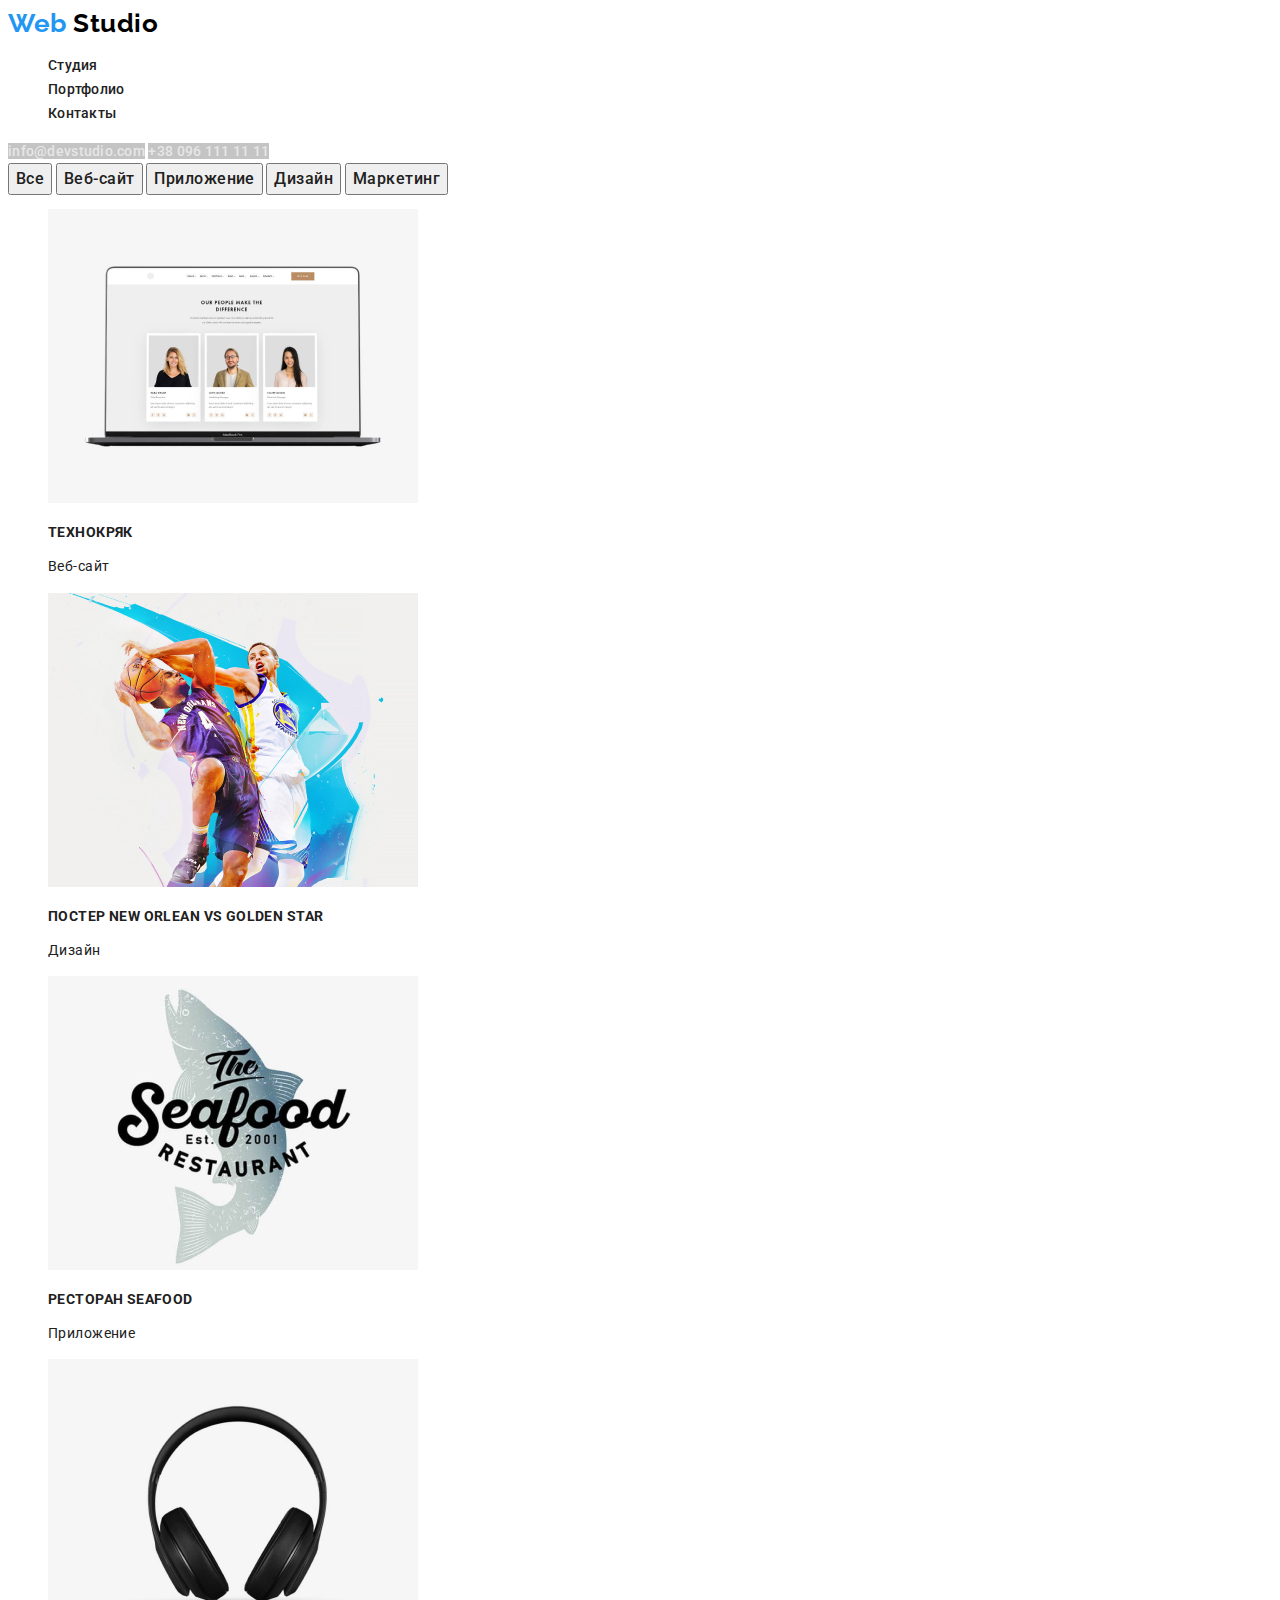
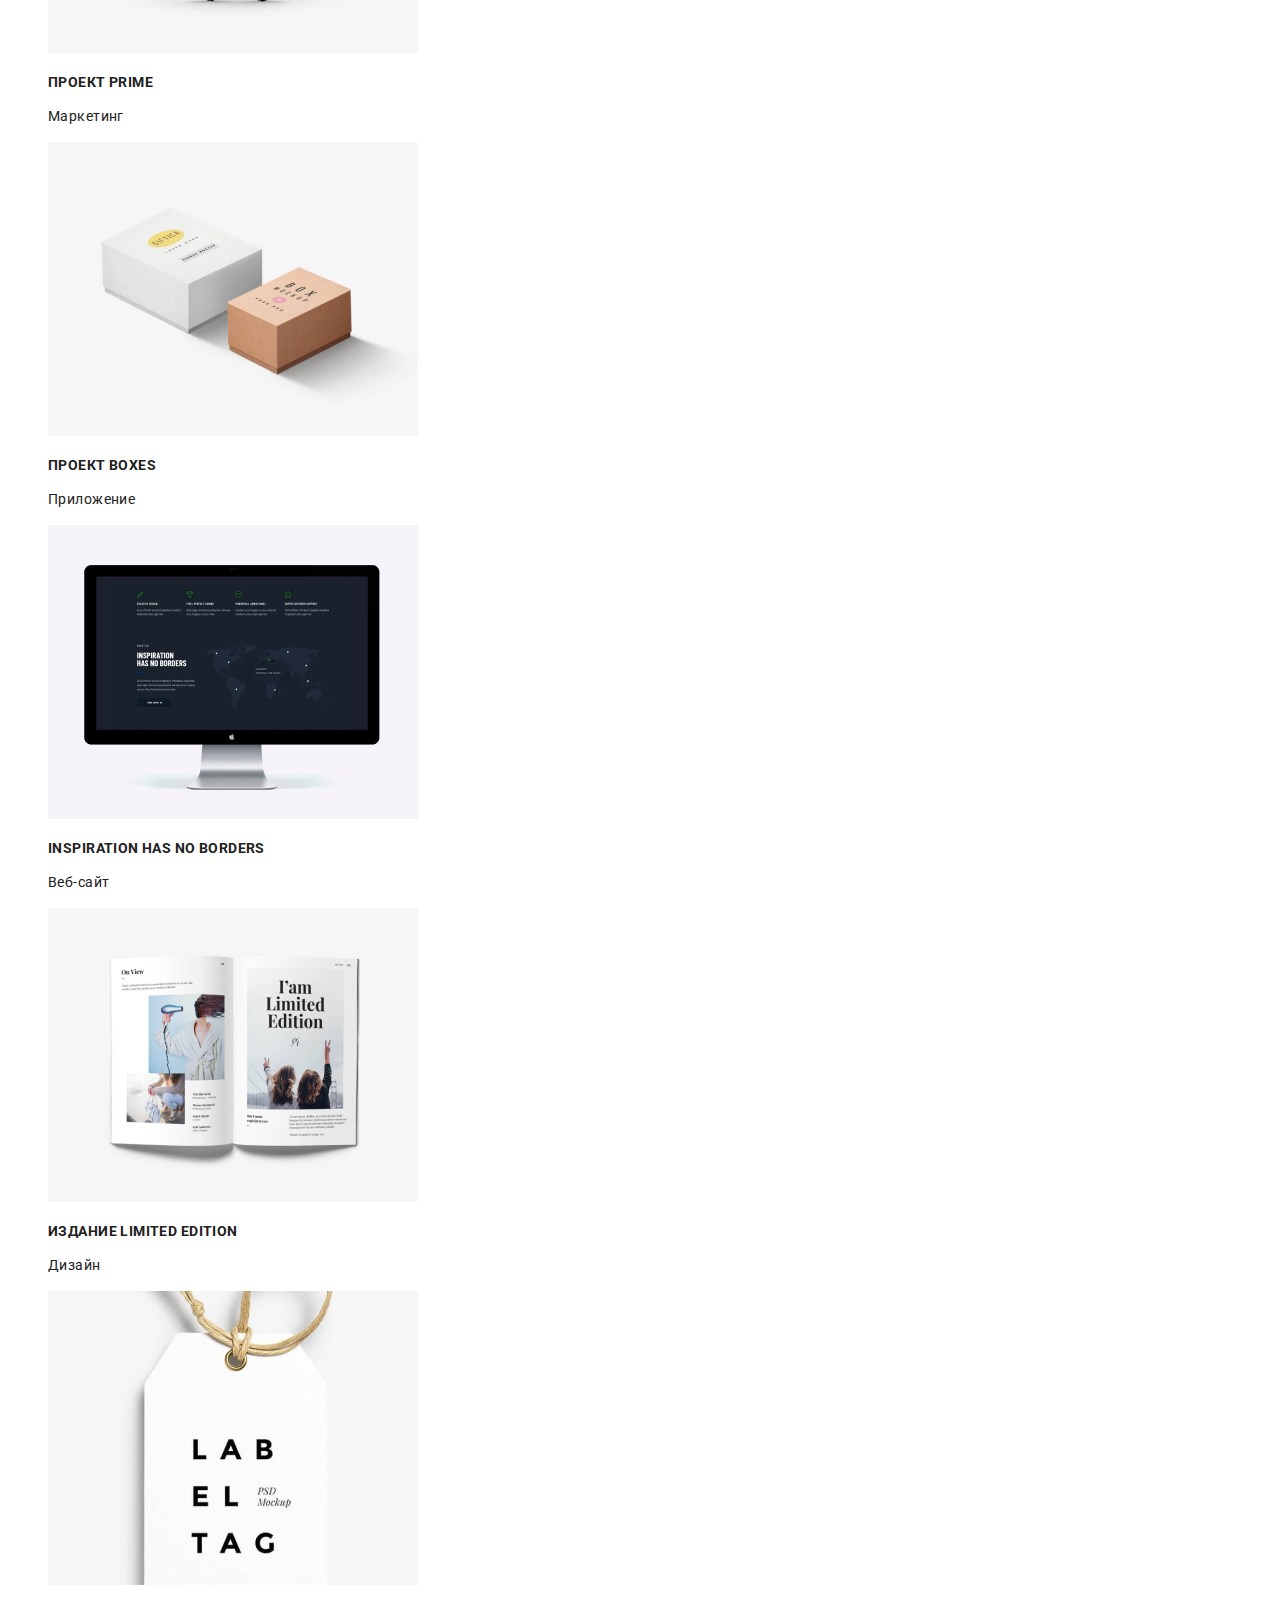
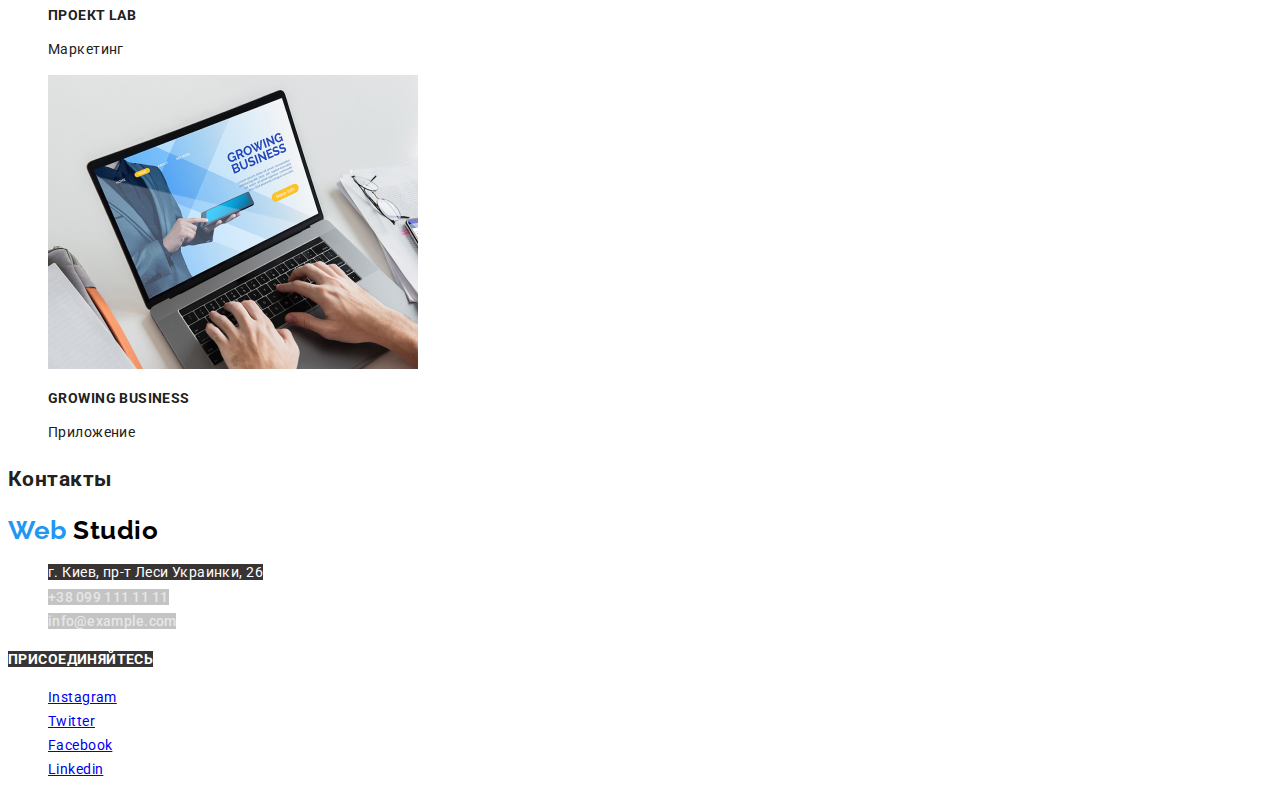
==== portfolio.html @ f04d3857 "начало" ====
<!DOCTYPE html>
<html lang="ru">
	<head>
		<meta charset="UTF-8" />
		<meta name="viewport" content="width=device-width, initial-scale=1.0" />
		<title>Портфолио</title>
		<link
			href="https://fonts.googleapis.com/css2?family=Raleway:wght@700&family=Roboto:wght@300;400;500;700;900&display=swap"
			rel="stylesheet"
		/>
		<link rel="stylesheet" href="./css/style.css" />
	</head>
	<body>
		<!-- шапка сайта -->
		<header>
			<nav class="site-nav">
				<a href="./index.html" class="logo">
					<span>Web</span>
					Studio
				</a>
				<ul class="site-nav">
					<li class="menu-item">
						<a href="./index.html" class="menu-link">Студия</a>
					</li>
					<li class="menu-item">
						<a href="./portfolio.html" class="menu-link">Портфолио</a>
					</li>
					<li class="menu-item">
						<a href="./portfolio.html" class="menu-link">Контакты</a>
					</li>
				</ul>
			</nav>
			<a href="maito:info@devstudio.com" class="contacs-link">info@devstudio.com</a>
			<a href="tel:+380961111111" class="contacs-link">+38 096 111 11 11</a>
		</header>
		<main>
			<section>
				<h1 class="text">Фильтры</h1>
				<button type="button" class="button">Все</button>
				<button type="button" class="button">Веб-сайт</button>
				<button type="button" class="button">Приложение</button>
				<button type="button" class="button">Дизайн</button>
				<button type="button" class="button">Маркетинг</button>
			</section>
			<section>
				<h2 class="text">Галерея</h2>
				<ul>
					<li>
						<a href="">
							<img src="./images/websayt.jpg" alt="Веб-сайт" width="370" />
						</a>
						<h3 class="section-subtitle">Технокряк</h3>
						<p class="section-description">Веб-сайт</p>
					</li>
					<li>
						<a href="">
							<img src="./images/dizayn.jpg" alt="Дизайн" width="370" />
						</a>
						<h3 lang="en+ru" class="section-subtitle">
							Постер New Orlean vs Golden Star
						</h3>
						<p class="section-description">Дизайн</p>
					</li>
					<li>
						<a href="">
							<img src="./images/restoran.jpg" alt="Приложение ресторан" width="370" />
						</a>
						<h3 lang="en+ru" class="section-subtitle">Ресторан Seafood</h3>
						<p class="section-description">Приложение</p>
					</li>
					<li>
						<a href="">
							<img src="./images/proectmarceting.jpg" alt="Маркетинг проэкт" width="370" />
						</a>
						<h3 lang="en+ru" class="section-subtitle">Проект Prime</h3>
						<p class="section-description">Маркетинг</p>
					</li>
					<li>
						<a href="">
							<img src="./images/img.jpg" alt="Приложение проэкт" width="370" />
						</a>
						<h3 lang="en+ru" class="section-subtitle">Проект Boxes</h3>
						<p class="section-description">Приложение</p>
					</li>
					<li>
						<a href="">
							<img src="./images/img2.jpg" alt="Веб-сайт" width="370" />
						</a>
						<h3 lang="en" class="section-subtitle">
							Inspiration has no Borders
						</h3>
						<p class="section-description">Веб-сайт</p>
					</li>
					<li>
						<a href="">
							<img src="./images/img9.jpg" alt="Дизайн издание" width="370" />
						</a>
						<h3 lang="en+ru" class="section-subtitle">
							Издание Limited Edition
						</h3>
						<p class="section-description">Дизайн</p>
					</li>
					<li>
						<a href="">
							<img src="./images/img10.jpg" alt="Проект лаб" width="370" />
						</a>
						<h3 lang="en+ru" class="section-subtitle">Проект LAB</h3>
						<p class="section-description">Маркетинг</p>
					</li>
					<li>
						<a href="">
							<img src="./images/img11.jpg" alt="Приложение" width="370" />
						</a>
						<h3 lang="en" class="section-subtitle">Growing Business</h3>
						<p class="section-description">Приложение</p>
					</li>
				</ul>
			</section>
		</main>
		<footer>
			<div>
				<h2>Контакты</h2>
				<h2 class="text">Контакты</h2>
				<a href="./index.html" class="logo">
					<span>Web</span>
					Studio
				</a>
				<ul>
					<li>
						<a href="https://goo.gl/maps/r8ToqrYWToX4Noqg9" target="_blank" rel="noopener noreferrer" class="adress">
							г. Киев, пр-т Леси Украинки, 26
						</a>
					</li>
					<li>
						<a href="tel:+380991111111" class="contacs-link">+38 099 111 11 11</a>
					</li>
					<li>
						<a href="mailto:info@example.com" class="contacs-link">info@example.com</a>
					</li>
				</ul>
			</div>
			<div>
				<b class="signature">Присоединяйтесь</b>
				<ul>
					<li>
						<a href="#" target="_blank" rel="noopener noreferrer" aria-label="ссылка на Инстаграм">Instagram</a>
					</li>
					<li>
						<a href="#" target="_blank" rel="noopener noreferrer" aria-label="ссылка на Твиттер">Twitter</a>
					</li>
					<li>
						<a href="#" target="_blank" rel="noopener noreferrer" aria-label="ссылка на Фейсбук">Facebook</a>
					</li>
					<li>
						<a href="#" target="_blank" rel="noopener noreferrer" aria-label="ссылка на Линкедин">Linkedin</a>
					</li>
				</ul>
			</div>
		</footer>
	</body>
</html>
---- css/style.css ----
/* font-family: 'Raleway', sans-serif;
font-family: 'Roboto', sans-serif; */
:root {
	--accent-color: #2196f3;
	--main-color: #757575;
	--dark-color: #212121;
	--logo-color: #000000;
	--adress-color: #ffffff;
}

body {
	font-family: "Roboto", sans-serif;
	font-style: normal;
	font-size: 14px;
	line-height: 1.72;
	letter-spacing: 0.03em;
	color: var(--dark-color);
	background-color: #ffffff;
}

span {
	color: var(--accent-color);
}

ul {
	list-style: none;
}

.logo {
	font-family: "Raleway", sans-serif;
	font-weight: bold;
	font-size: 26px;
	line-height: 1.19;
	letter-spacing: 0.02em;
	text-decoration: none;
	color: var(--logo-color);
}

.list {
	list-style: none;
}

.text {
	display: none;
}

.menu-link {
	font-weight: 500;
	font-size: 14px;
	line-height: 0.875;
	letter-spacing: 0.02em;
	color: var(--dark-color);
	text-decoration: none;
}

.menu-link:hover,
.menu-link:focus,
.contacs-link:hover,
.contacs-link:focus,
.adress:hover,
.adress:focus {
	color: var(--accent-color);
}

.button:hover,
.button:focus {
	color: var(--adress-color);
	background-color: #2196f3;
}
.contacs-link,
.btn {
	font-weight: 500;
	font-size: 14px;
	line-height: 0.875;
	letter-spacing: 0.02em;
	color: rgba(255, 255, 255, 0.6);
	text-decoration: none;
	background-color: #c4c4c4;
}

.page-title {
	font-weight: 900;
	font-size: 44px;
	line-height: 1.36;
	letter-spacing: 0.06em;
	text-align: center;
	text-transform: uppercase;
	color: var(--adress-color);
}

.hero {
	background: #c4c4c4;
}

.btn {
	background-color: transparent;
	font-weight: bold;
	font-size: 16px;
	line-height: 1.875;
	display: flex;
	text-decoration: none;
	align-items: center;
	text-align: center;
	letter-spacing: 0.06em;
	color: var(--adress-color);
}

.button {
	font-family: inherit;
	font-style: normal;
	font-weight: 500;
	font-size: 16px;
	line-height: 1.625;
	text-align: center;
	letter-spacing: 0.03em;
	color: var(--dark-color);
}
.section-title {
	font-weight: bold;
	font-size: 36px;
	line-height: 1.66;
	text-align: center;
	letter-spacing: 0.03em;
	color: var(--dark-color);
}

.section-subtitle {
	font-style: normal;
	font-weight: bold;
	font-size: 14px;
	line-height: 1.143;
	letter-spacing: 0.03em;
	text-transform: uppercase;
	color: var(--dark-color);
}

.section-descripcion {
	font-weight: normal;
	font-size: 14px;
	line-height: 1.71;
	letter-spacing: 0.03em;
	color: var(--main-color);
}

.signature {
	font-weight: bold;
	font-size: 14px;
	line-height: 1.143;
	letter-spacing: 0.03em;
	text-transform: uppercase;
	background: #383434;
	color: var(--adress-color);
}

.comand-title {
	font-weight: 500;
	font-size: 16px;
	line-height: 1.1875;
	text-align: center;
	letter-spacing: 0.03em;
	color: var(--dark-color);
}

.comand-item {
	font-size: 16px;
	line-height: 1.1875;
	text-align: center;
	letter-spacing: 0.03em;
	color: var(--main-color);
}

.adress {
	font-size: 14px;
	line-height: 1.714;
	letter-spacing: 0.03em;
	color: var(--adress-color);
	background: #383434;
	text-decoration: none;
}
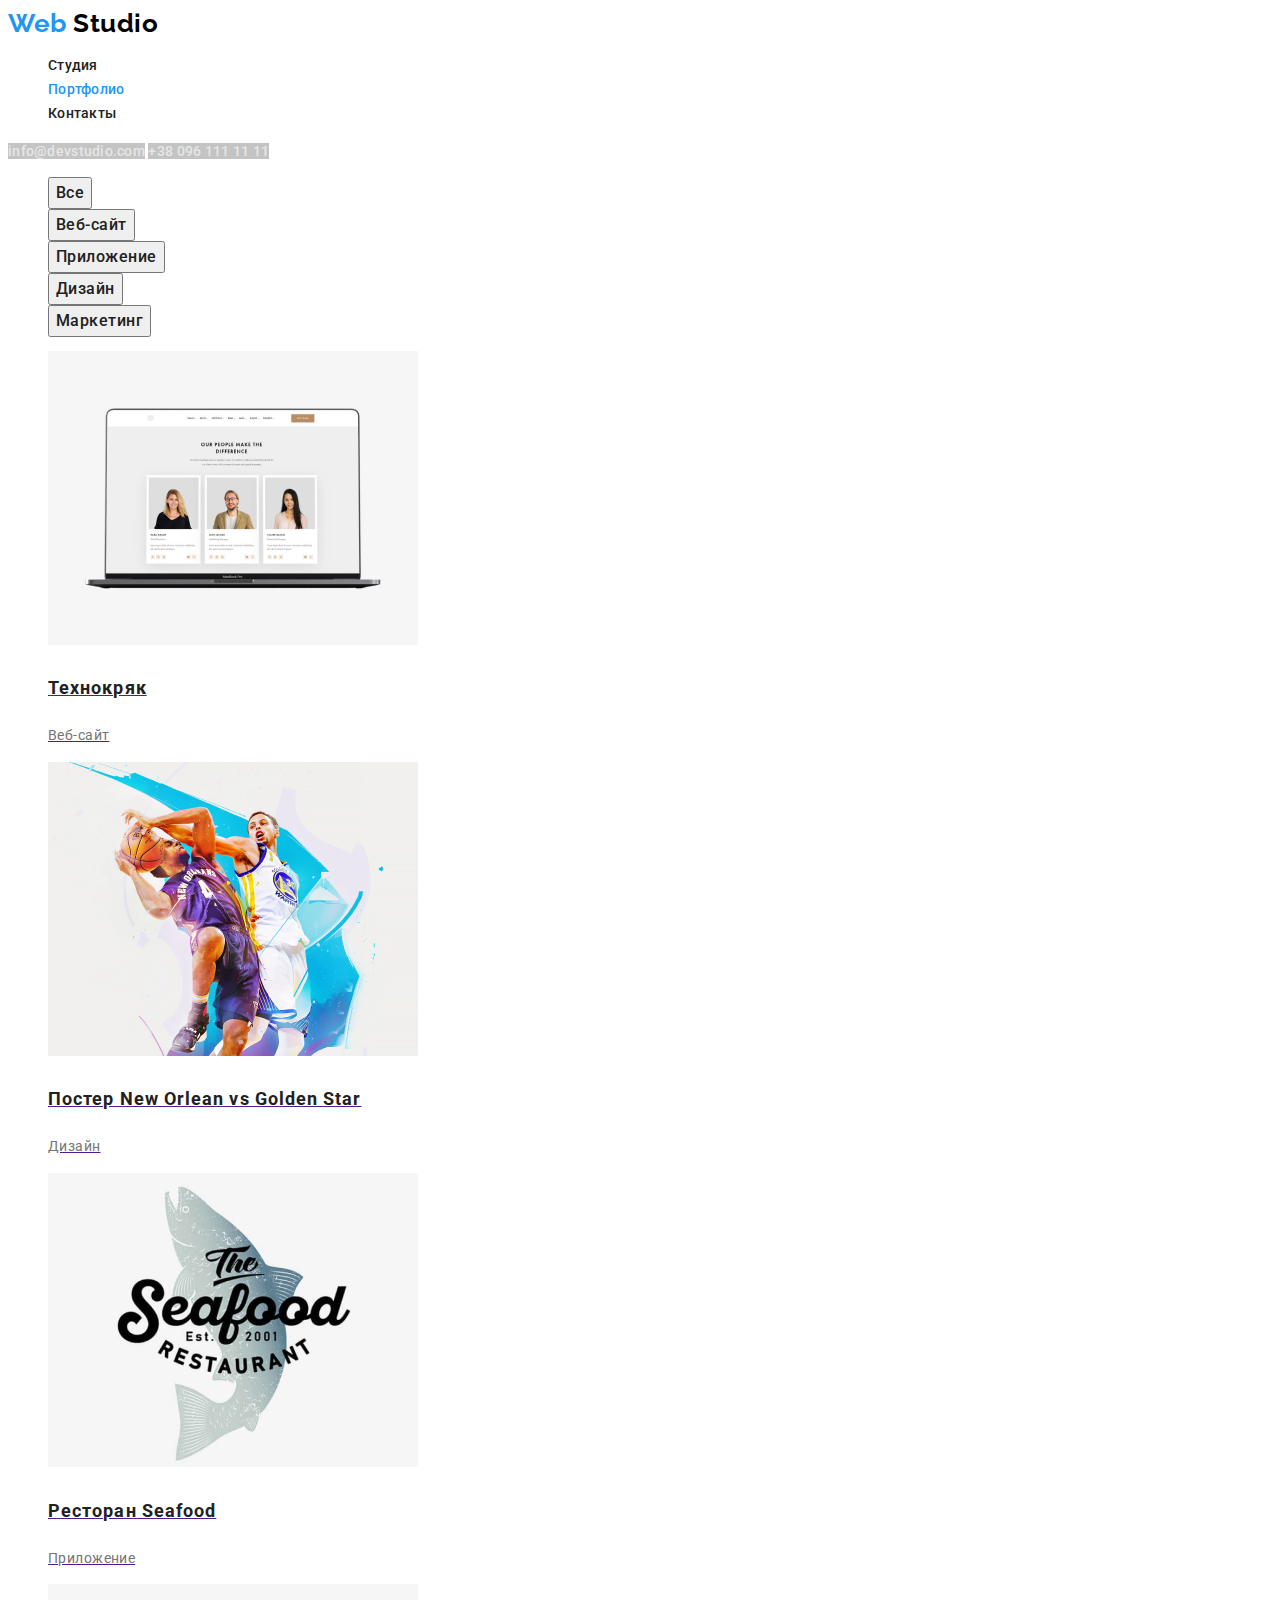
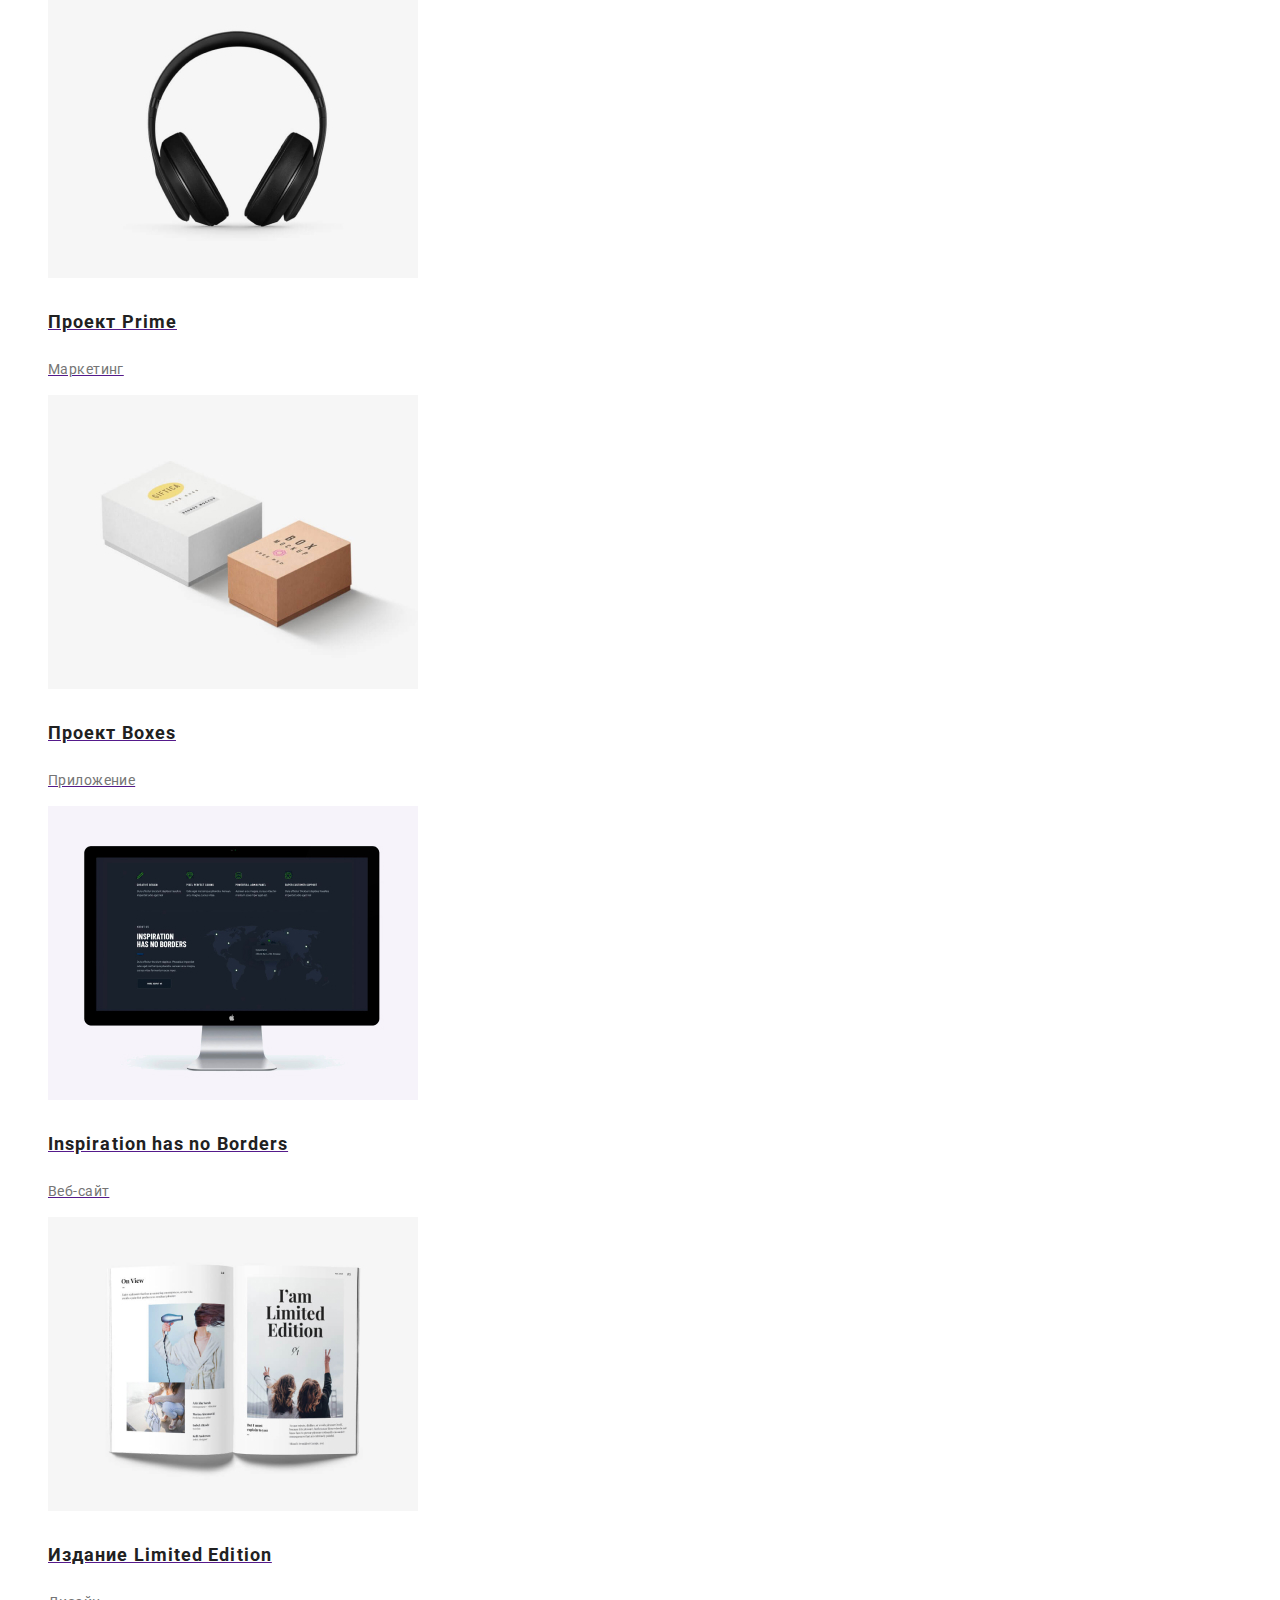
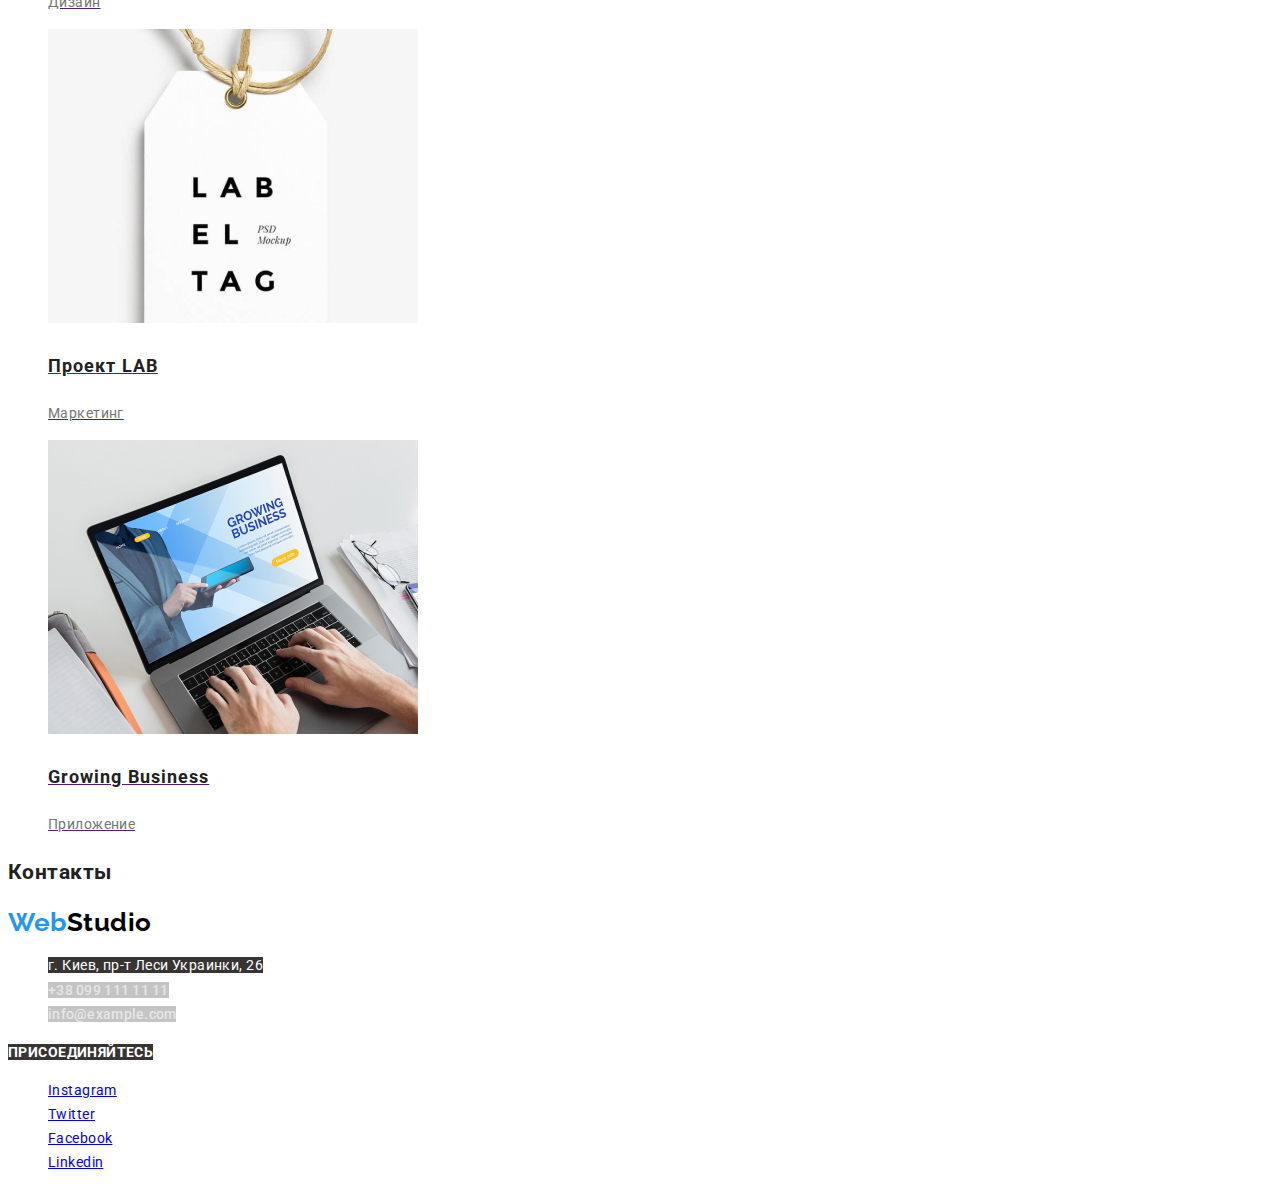
==== commit 0ccddbab: "поправки" ====
--- a/portfolio.html
+++ b/portfolio.html
@@ -1,161 +1,201 @@
 <!DOCTYPE html>
 <html lang="ru">
-	<head>
-		<meta charset="UTF-8" />
-		<meta name="viewport" content="width=device-width, initial-scale=1.0" />
-		<title>Портфолио</title>
-		<link
-			href="https://fonts.googleapis.com/css2?family=Raleway:wght@700&family=Roboto:wght@300;400;500;700;900&display=swap"
-			rel="stylesheet"
-		/>
-		<link rel="stylesheet" href="./css/style.css" />
-	</head>
-	<body>
-		<!-- шапка сайта -->
-		<header>
-			<nav class="site-nav">
-				<a href="./index.html" class="logo">
-					<span>Web</span>
-					Studio
-				</a>
-				<ul class="site-nav">
-					<li class="menu-item">
-						<a href="./index.html" class="menu-link">Студия</a>
-					</li>
-					<li class="menu-item">
-						<a href="./portfolio.html" class="menu-link">Портфолио</a>
-					</li>
-					<li class="menu-item">
-						<a href="./portfolio.html" class="menu-link">Контакты</a>
-					</li>
-				</ul>
-			</nav>
-			<a href="maito:info@devstudio.com" class="contacs-link">info@devstudio.com</a>
-			<a href="tel:+380961111111" class="contacs-link">+38 096 111 11 11</a>
-		</header>
-		<main>
-			<section>
-				<h1 class="text">Фильтры</h1>
-				<button type="button" class="button">Все</button>
-				<button type="button" class="button">Веб-сайт</button>
-				<button type="button" class="button">Приложение</button>
-				<button type="button" class="button">Дизайн</button>
-				<button type="button" class="button">Маркетинг</button>
-			</section>
-			<section>
-				<h2 class="text">Галерея</h2>
-				<ul>
-					<li>
-						<a href="">
-							<img src="./images/websayt.jpg" alt="Веб-сайт" width="370" />
-						</a>
-						<h3 class="section-subtitle">Технокряк</h3>
-						<p class="section-description">Веб-сайт</p>
-					</li>
-					<li>
-						<a href="">
-							<img src="./images/dizayn.jpg" alt="Дизайн" width="370" />
-						</a>
-						<h3 lang="en+ru" class="section-subtitle">
-							Постер New Orlean vs Golden Star
-						</h3>
-						<p class="section-description">Дизайн</p>
-					</li>
-					<li>
-						<a href="">
-							<img src="./images/restoran.jpg" alt="Приложение ресторан" width="370" />
-						</a>
-						<h3 lang="en+ru" class="section-subtitle">Ресторан Seafood</h3>
-						<p class="section-description">Приложение</p>
-					</li>
-					<li>
-						<a href="">
-							<img src="./images/proectmarceting.jpg" alt="Маркетинг проэкт" width="370" />
-						</a>
-						<h3 lang="en+ru" class="section-subtitle">Проект Prime</h3>
-						<p class="section-description">Маркетинг</p>
-					</li>
-					<li>
-						<a href="">
-							<img src="./images/img.jpg" alt="Приложение проэкт" width="370" />
-						</a>
-						<h3 lang="en+ru" class="section-subtitle">Проект Boxes</h3>
-						<p class="section-description">Приложение</p>
-					</li>
-					<li>
-						<a href="">
-							<img src="./images/img2.jpg" alt="Веб-сайт" width="370" />
-						</a>
-						<h3 lang="en" class="section-subtitle">
-							Inspiration has no Borders
-						</h3>
-						<p class="section-description">Веб-сайт</p>
-					</li>
-					<li>
-						<a href="">
-							<img src="./images/img9.jpg" alt="Дизайн издание" width="370" />
-						</a>
-						<h3 lang="en+ru" class="section-subtitle">
-							Издание Limited Edition
-						</h3>
-						<p class="section-description">Дизайн</p>
-					</li>
-					<li>
-						<a href="">
-							<img src="./images/img10.jpg" alt="Проект лаб" width="370" />
-						</a>
-						<h3 lang="en+ru" class="section-subtitle">Проект LAB</h3>
-						<p class="section-description">Маркетинг</p>
-					</li>
-					<li>
-						<a href="">
-							<img src="./images/img11.jpg" alt="Приложение" width="370" />
-						</a>
-						<h3 lang="en" class="section-subtitle">Growing Business</h3>
-						<p class="section-description">Приложение</p>
-					</li>
-				</ul>
-			</section>
-		</main>
-		<footer>
-			<div>
-				<h2>Контакты</h2>
-				<h2 class="text">Контакты</h2>
-				<a href="./index.html" class="logo">
-					<span>Web</span>
-					Studio
-				</a>
-				<ul>
-					<li>
-						<a href="https://goo.gl/maps/r8ToqrYWToX4Noqg9" target="_blank" rel="noopener noreferrer" class="adress">
-							г. Киев, пр-т Леси Украинки, 26
-						</a>
-					</li>
-					<li>
-						<a href="tel:+380991111111" class="contacs-link">+38 099 111 11 11</a>
-					</li>
-					<li>
-						<a href="mailto:info@example.com" class="contacs-link">info@example.com</a>
-					</li>
-				</ul>
-			</div>
-			<div>
-				<b class="signature">Присоединяйтесь</b>
-				<ul>
-					<li>
-						<a href="#" target="_blank" rel="noopener noreferrer" aria-label="ссылка на Инстаграм">Instagram</a>
-					</li>
-					<li>
-						<a href="#" target="_blank" rel="noopener noreferrer" aria-label="ссылка на Твиттер">Twitter</a>
-					</li>
-					<li>
-						<a href="#" target="_blank" rel="noopener noreferrer" aria-label="ссылка на Фейсбук">Facebook</a>
-					</li>
-					<li>
-						<a href="#" target="_blank" rel="noopener noreferrer" aria-label="ссылка на Линкедин">Linkedin</a>
-					</li>
-				</ul>
-			</div>
-		</footer>
-	</body>
+  <head>
+    <meta charset="UTF-8" />
+    <meta name="viewport" content="width=device-width, initial-scale=1.0" />
+    <title>Портфолио</title>
+    <link
+      href="https://fonts.googleapis.com/css2?family=Raleway:wght@700&family=Roboto:wght@300;400;500;700;900&display=swap"
+      rel="stylesheet"
+    />
+    <link rel="stylesheet" href="./css/style.css" />
+  </head>
+  <body>
+    <!-- шапка сайта -->
+    <header>
+      <nav class="site-nav">
+        <a href="./index.html" class="logo">
+          <span>Web</span>
+          Studio
+        </a>
+        <ul class="site-nav">
+          <li class="menu-item">
+            <a href="./index.html" class="menu-link">Студия</a>
+          </li>
+          <li class="menu-item">
+            <a href="./portfolio.html" class="active menu-link">Портфолио</a>
+          </li>
+          <li class="menu-item">
+            <a href="./portfolio.html" class="menu-link">Контакты</a>
+          </li>
+        </ul>
+      </nav>
+      <a href="maito:info@devstudio.com" class="contacs-link"
+        >info@devstudio.com</a
+      >
+      <a href="tel:+380961111111" class="contacs-link">+38 096 111 11 11</a>
+    </header>
+    <main>
+      <section>
+        <h1 class="text">Фильтры</h1>
+        <ul>
+          <li><button type="button" class="button">Все</button></li>
+          <li><button type="button" class="button">Веб-сайт</button></li>
+          <li><button type="button" class="button">Приложение</button></li>
+          <li><button type="button" class="button">Дизайн</button></li>
+          <li><button type="button" class="button">Маркетинг</button></li>
+        </ul>
+        <h2 class="text">Галерея</h2>
+        <ul>
+          <li>
+            <a href="">
+              <img src="./images/websayt.jpg" alt="Веб-сайт" width="370" />
+              <h3 class="section-subtitle">Технокряк</h3>
+              <p class="section-description">Веб-сайт</p>
+            </a>
+          </li>
+          <li>
+            <a href="">
+              <img src="./images/dizayn.jpg" alt="Дизайн" width="370" />
+              <h3 lang="en+ru" class="section-subtitle">
+                Постер New Orlean vs Golden Star
+              </h3>
+              <p class="section-description">Дизайн</p>
+            </a>
+          </li>
+          <li>
+            <a href="">
+              <img
+                src="./images/restoran.jpg"
+                alt="Приложение ресторан"
+                width="370"
+              />
+              <h3 lang="en+ru" class="section-subtitle">Ресторан Seafood</h3>
+              <p class="section-description">Приложение</p>
+            </a>
+          </li>
+          <li>
+            <a href="">
+              <img
+                src="./images/proectmarceting.jpg"
+                alt="Маркетинг проэкт"
+                width="370"
+              />
+              <h3 lang="en+ru" class="section-subtitle">Проект Prime</h3>
+              <p class="section-description">Маркетинг</p>
+            </a>
+          </li>
+          <li>
+            <a href="">
+              <img src="./images/img.jpg" alt="Приложение проэкт" width="370" />
+              <h3 lang="en+ru" class="section-subtitle">Проект Boxes</h3>
+              <p class="section-description">Приложение</p>
+            </a>
+          </li>
+          <li>
+            <a href="">
+              <img src="./images/img2.jpg" alt="Веб-сайт" width="370" />
+              <h3 lang="en" class="section-subtitle">
+                Inspiration has no Borders
+              </h3>
+              <p class="section-description">Веб-сайт</p>
+            </a>
+          </li>
+          <li>
+            <a href="">
+              <img src="./images/img9.jpg" alt="Дизайн издание" width="370" />
+              <h3 lang="en+ru" class="section-subtitle">
+                Издание Limited Edition
+              </h3>
+              <p class="section-description">Дизайн</p>
+            </a>
+          </li>
+          <li>
+            <a href="">
+              <img src="./images/img10.jpg" alt="Проект лаб" width="370" />
+              <h3 lang="en+ru" class="section-subtitle">Проект LAB</h3>
+              <p class="section-description">Маркетинг</p>
+            </a>
+          </li>
+          <li>
+            <a href="">
+              <img src="./images/img11.jpg" alt="Приложение" width="370" />
+              <h3 lang="en" class="section-subtitle">Growing Business</h3>
+              <p class="section-description">Приложение</p>
+            </a>
+          </li>
+        </ul>
+      </section>
+    </main>
+    <footer>
+      <div>
+        <h2>Контакты</h2>
+        <h2 class="text">Контакты</h2>
+        <a href="./index.html" class="logo"> <span>Web</span>Studio </a>
+        <ul>
+          <li>
+            <a
+              href="https://goo.gl/maps/r8ToqrYWToX4Noqg9"
+              target="_blank"
+              rel="noopener noreferrer"
+              class="adress"
+            >
+              г. Киев, пр-т Леси Украинки, 26
+            </a>
+          </li>
+          <li>
+            <a href="tel:+380991111111" class="contacs-link"
+              >+38 099 111 11 11</a
+            >
+          </li>
+          <li>
+            <a href="mailto:info@example.com" class="contacs-link"
+              >info@example.com</a
+            >
+          </li>
+        </ul>
+      </div>
+      <div>
+        <b class="signature">Присоединяйтесь</b>
+        <ul>
+          <li>
+            <a
+              href="#"
+              target="_blank"
+              rel="noopener noreferrer"
+              aria-label="ссылка на Инстаграм"
+              >Instagram</a
+            >
+          </li>
+          <li>
+            <a
+              href="#"
+              target="_blank"
+              rel="noopener noreferrer"
+              aria-label="ссылка на Твиттер"
+              >Twitter</a
+            >
+          </li>
+          <li>
+            <a
+              href="#"
+              target="_blank"
+              rel="noopener noreferrer"
+              aria-label="ссылка на Фейсбук"
+              >Facebook</a
+            >
+          </li>
+          <li>
+            <a
+              href="#"
+              target="_blank"
+              rel="noopener noreferrer"
+              aria-label="ссылка на Линкедин"
+              >Linkedin</a
+            >
+          </li>
+        </ul>
+      </div>
+    </footer>
+  </body>
 </html>
--- a/css/style.css
+++ b/css/style.css
@@ -1,179 +1,184 @@
 /* font-family: 'Raleway', sans-serif;
 font-family: 'Roboto', sans-serif; */
 :root {
-	--accent-color: #2196f3;
-	--main-color: #757575;
-	--dark-color: #212121;
-	--logo-color: #000000;
-	--adress-color: #ffffff;
+  --accent-color: #2196f3;
+  --main-color: #757575;
+  --dark-color: #212121;
+  --logo-color: #000000;
+  --adress-color: #ffffff;
 }
 
 body {
-	font-family: "Roboto", sans-serif;
-	font-style: normal;
-	font-size: 14px;
-	line-height: 1.72;
-	letter-spacing: 0.03em;
-	color: var(--dark-color);
-	background-color: #ffffff;
+  font-family: "Roboto", sans-serif;
+  font-style: normal;
+  font-size: 14px;
+  line-height: 1.72;
+  letter-spacing: 0.03em;
+  color: var(--dark-color);
+  background-color: #ffffff;
 }
 
 span {
-	color: var(--accent-color);
+  color: var(--accent-color);
 }
 
 ul {
-	list-style: none;
+  list-style: none;
 }
 
 .logo {
-	font-family: "Raleway", sans-serif;
-	font-weight: bold;
-	font-size: 26px;
-	line-height: 1.19;
-	letter-spacing: 0.02em;
-	text-decoration: none;
-	color: var(--logo-color);
+  font-family: "Raleway", sans-serif;
+  font-weight: bold;
+  font-size: 26px;
+  line-height: 1.19;
+  letter-spacing: 0.02em;
+  text-decoration: none;
+  color: var(--logo-color);
 }
 
 .list {
-	list-style: none;
+  list-style: none;
 }
 
 .text {
-	display: none;
+  display: none;
+}
+
+.title {
+  text-transform: uppercase;
 }
 
 .menu-link {
-	font-weight: 500;
-	font-size: 14px;
-	line-height: 0.875;
-	letter-spacing: 0.02em;
-	color: var(--dark-color);
-	text-decoration: none;
+  font-weight: 500;
+  font-size: 14px;
+  line-height: 0.875;
+  letter-spacing: 0.02em;
+  color: var(--dark-color);
+  text-decoration: none;
 }
-
+.active,
 .menu-link:hover,
 .menu-link:focus,
 .contacs-link:hover,
 .contacs-link:focus,
 .adress:hover,
 .adress:focus {
-	color: var(--accent-color);
+  color: var(--accent-color);
 }
 
 .button:hover,
 .button:focus {
-	color: var(--adress-color);
-	background-color: #2196f3;
+  color: var(--adress-color);
+  background-color: #2196f3;
 }
 .contacs-link,
 .btn {
-	font-weight: 500;
-	font-size: 14px;
-	line-height: 0.875;
-	letter-spacing: 0.02em;
-	color: rgba(255, 255, 255, 0.6);
-	text-decoration: none;
-	background-color: #c4c4c4;
+  font-weight: 500;
+  font-size: 14px;
+  line-height: 0.875;
+  letter-spacing: 0.02em;
+  color: rgba(255, 255, 255, 0.6);
+  text-decoration: none;
+  background-color: #c4c4c4;
 }
 
 .page-title {
-	font-weight: 900;
-	font-size: 44px;
-	line-height: 1.36;
-	letter-spacing: 0.06em;
-	text-align: center;
-	text-transform: uppercase;
-	color: var(--adress-color);
+  font-weight: 900;
+  font-size: 44px;
+  line-height: 1.36;
+  letter-spacing: 0.06em;
+  text-align: center;
+  text-transform: uppercase;
+  color: var(--adress-color);
 }
 
 .hero {
-	background: #c4c4c4;
+  background: #c4c4c4;
 }
 
 .btn {
-	background-color: transparent;
-	font-weight: bold;
-	font-size: 16px;
-	line-height: 1.875;
-	display: flex;
-	text-decoration: none;
-	align-items: center;
-	text-align: center;
-	letter-spacing: 0.06em;
-	color: var(--adress-color);
+  background-color: transparent;
+  font-weight: bold;
+  font-size: 16px;
+  line-height: 1.875;
+  display: flex;
+  text-decoration: none;
+  align-items: center;
+  text-align: center;
+  letter-spacing: 0.06em;
+  color: var(--adress-color);
 }
 
 .button {
-	font-family: inherit;
-	font-style: normal;
-	font-weight: 500;
-	font-size: 16px;
-	line-height: 1.625;
-	text-align: center;
-	letter-spacing: 0.03em;
-	color: var(--dark-color);
+  font-family: inherit;
+  font-style: normal;
+  font-weight: 500;
+  font-size: 16px;
+  line-height: 1.625;
+  text-align: center;
+  letter-spacing: 0.03em;
+  color: var(--dark-color);
 }
 .section-title {
-	font-weight: bold;
-	font-size: 36px;
-	line-height: 1.66;
-	text-align: center;
-	letter-spacing: 0.03em;
-	color: var(--dark-color);
+  font-weight: bold;
+  font-size: 36px;
+  line-height: 1.66;
+  text-align: center;
+  letter-spacing: 0.03em;
+  color: var(--dark-color);
 }
 
 .section-subtitle {
-	font-style: normal;
-	font-weight: bold;
-	font-size: 14px;
-	line-height: 1.143;
-	letter-spacing: 0.03em;
-	text-transform: uppercase;
-	color: var(--dark-color);
+  font-style: normal;
+  font-weight: bold;
+  font-size: 18px;
+  line-height: 2;
+  letter-spacing: 0.06em;
+  color: var(--dark-color);
+  text-decoration: none;
 }
 
-.section-descripcion {
-	font-weight: normal;
-	font-size: 14px;
-	line-height: 1.71;
-	letter-spacing: 0.03em;
-	color: var(--main-color);
+.section-description {
+  font-weight: normal;
+  font-size: 14px;
+  line-height: 1.71;
+  letter-spacing: 0.03em;
+
+  color: var(--main-color);
 }
 
 .signature {
-	font-weight: bold;
-	font-size: 14px;
-	line-height: 1.143;
-	letter-spacing: 0.03em;
-	text-transform: uppercase;
-	background: #383434;
-	color: var(--adress-color);
+  font-weight: bold;
+  font-size: 14px;
+  line-height: 1.143;
+  letter-spacing: 0.03em;
+  text-transform: uppercase;
+  background: #383434;
+  color: var(--adress-color);
 }
 
 .comand-title {
-	font-weight: 500;
-	font-size: 16px;
-	line-height: 1.1875;
-	text-align: center;
-	letter-spacing: 0.03em;
-	color: var(--dark-color);
+  font-weight: 500;
+  font-size: 16px;
+  line-height: 1.1875;
+  text-align: center;
+  letter-spacing: 0.03em;
+  color: var(--dark-color);
 }
 
 .comand-item {
-	font-size: 16px;
-	line-height: 1.1875;
-	text-align: center;
-	letter-spacing: 0.03em;
-	color: var(--main-color);
+  font-size: 16px;
+  line-height: 1.1875;
+  text-align: center;
+  letter-spacing: 0.03em;
+  color: var(--main-color);
 }
 
 .adress {
-	font-size: 14px;
-	line-height: 1.714;
-	letter-spacing: 0.03em;
-	color: var(--adress-color);
-	background: #383434;
-	text-decoration: none;
+  font-size: 14px;
+  line-height: 1.714;
+  letter-spacing: 0.03em;
+  color: var(--adress-color);
+  background: #383434;
+  text-decoration: none;
 }
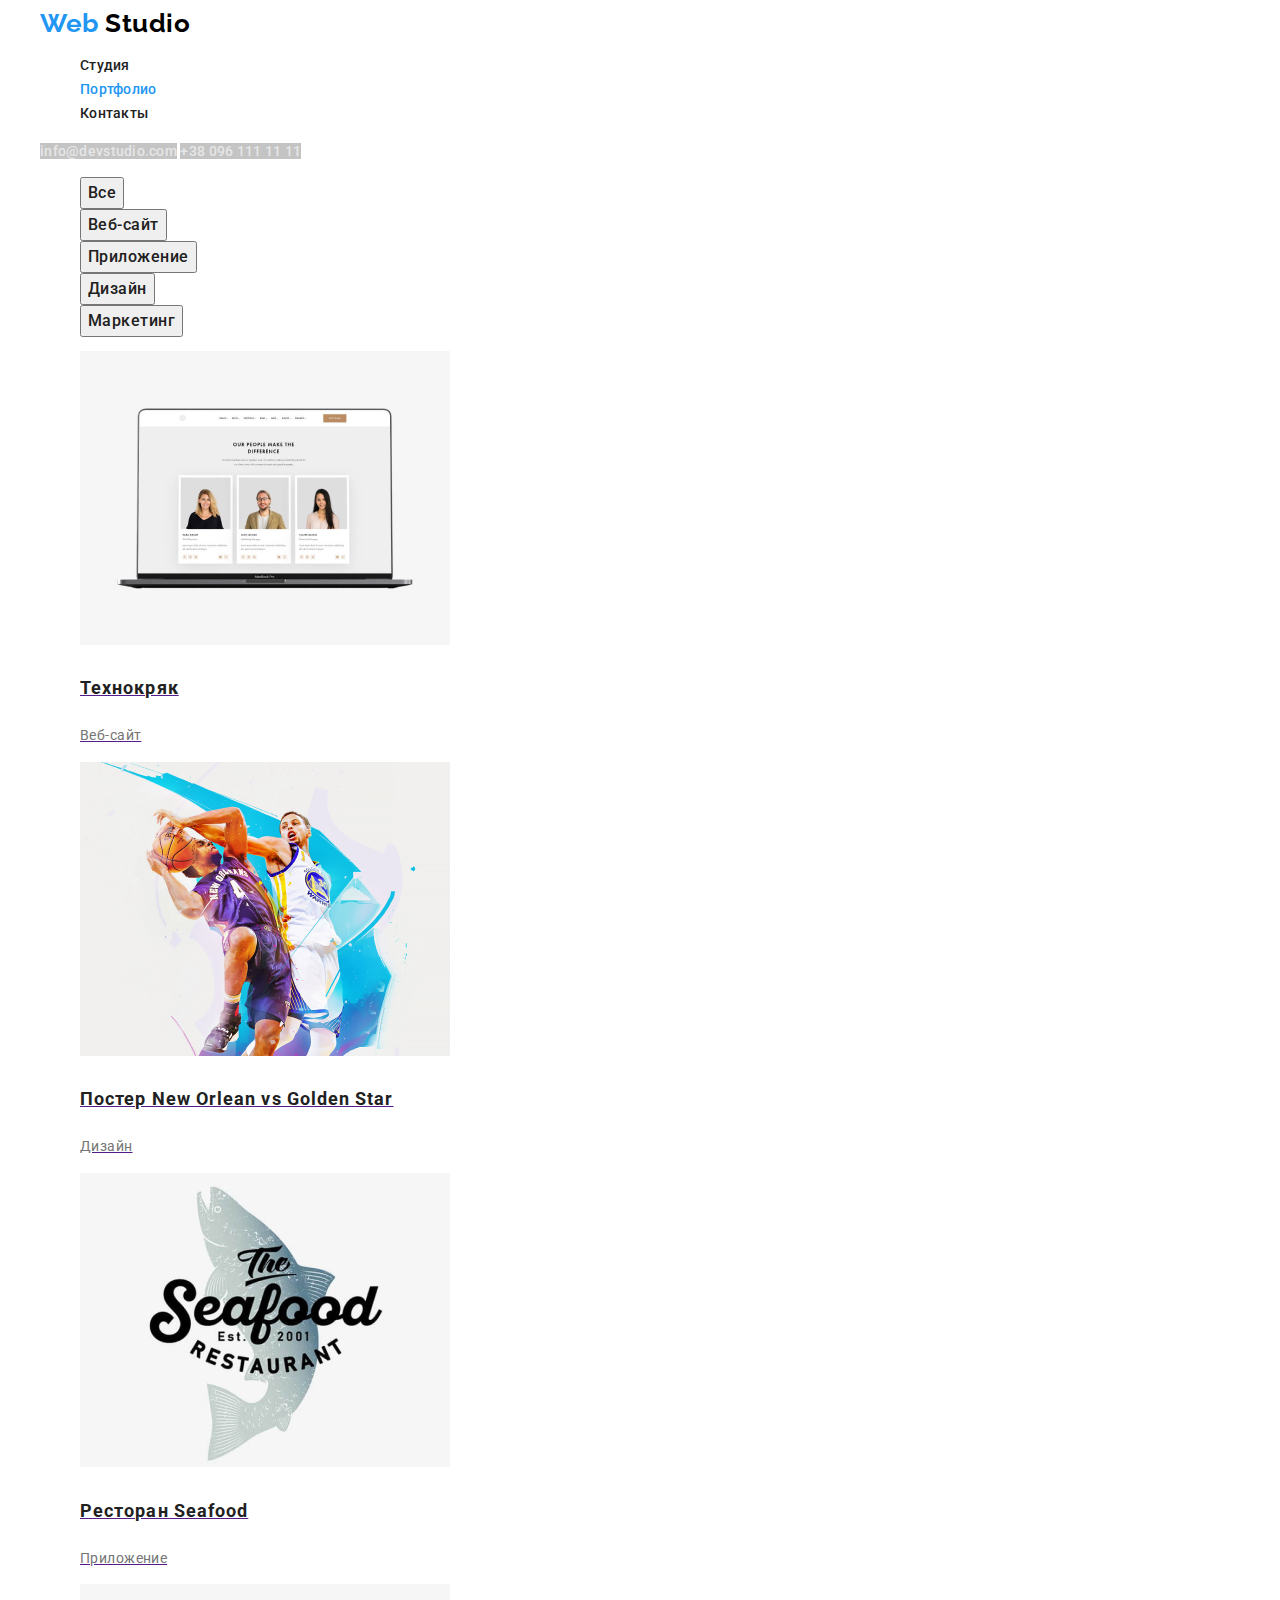
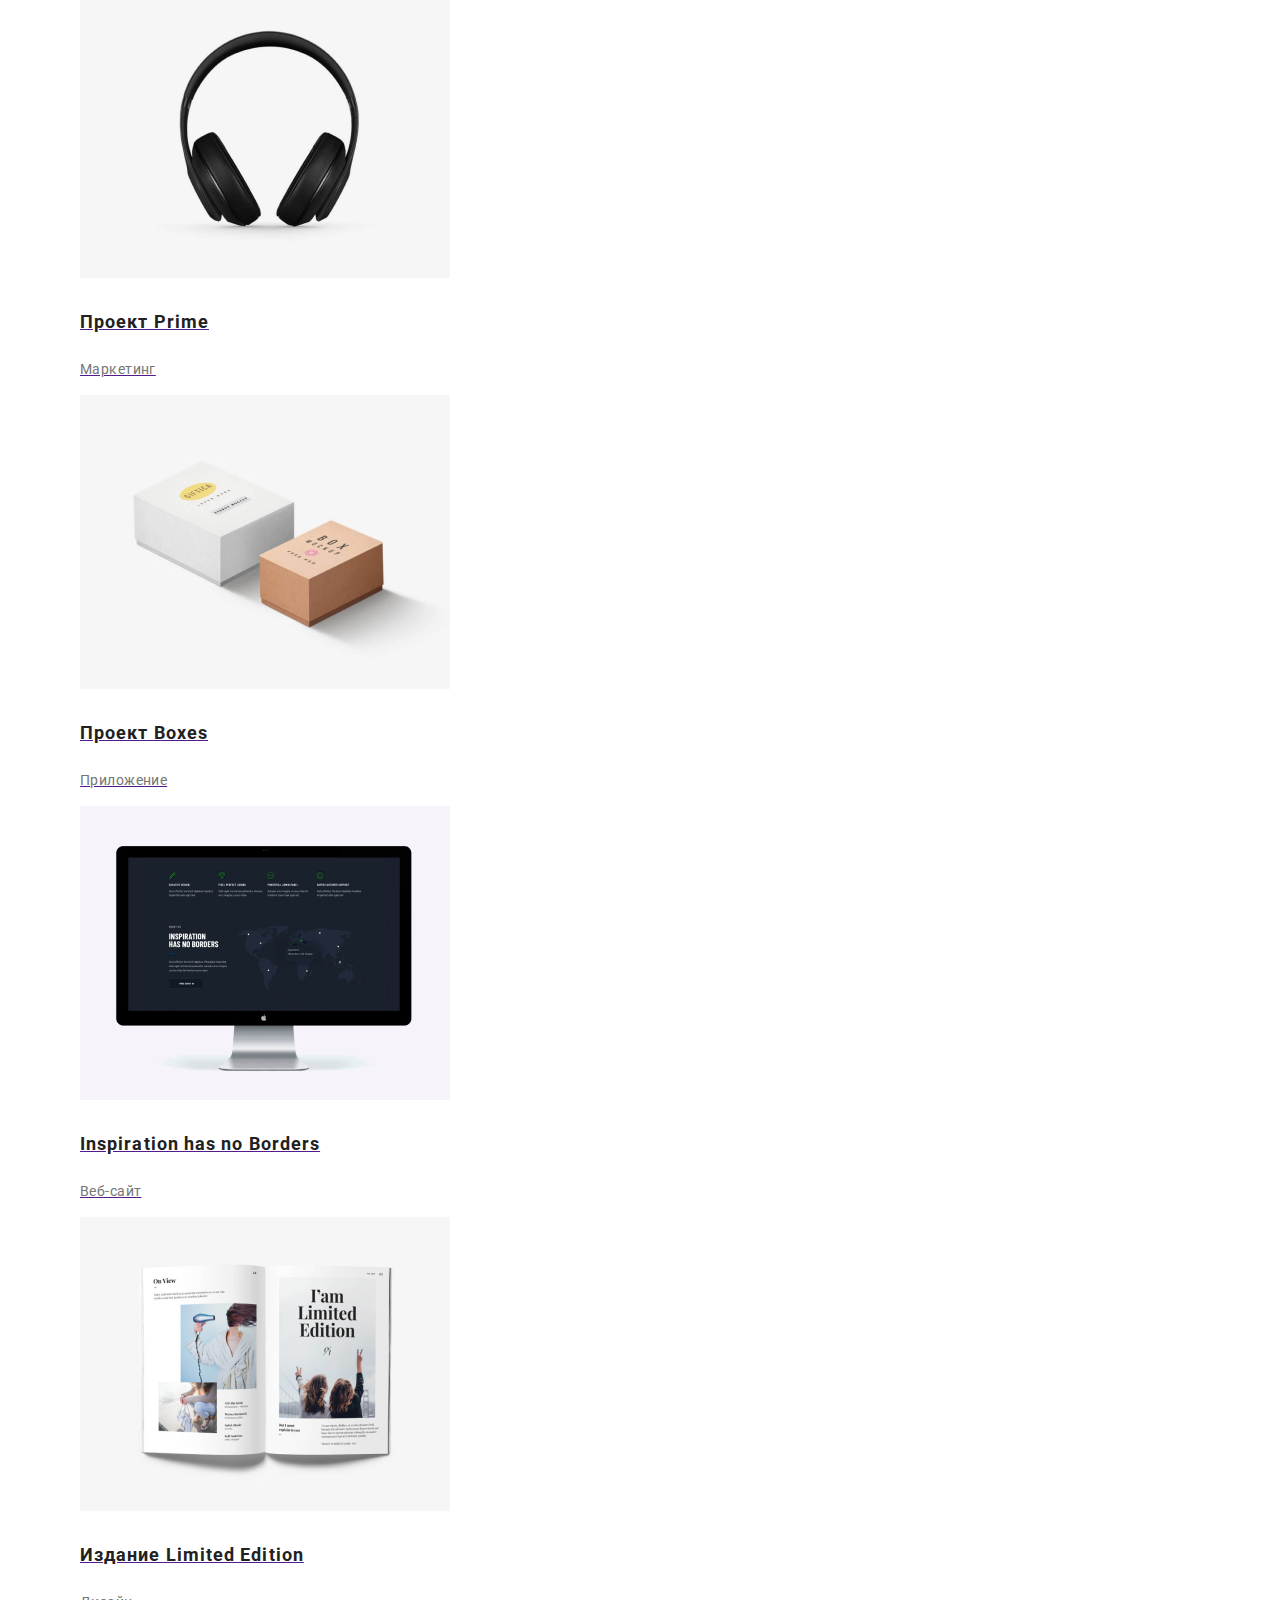
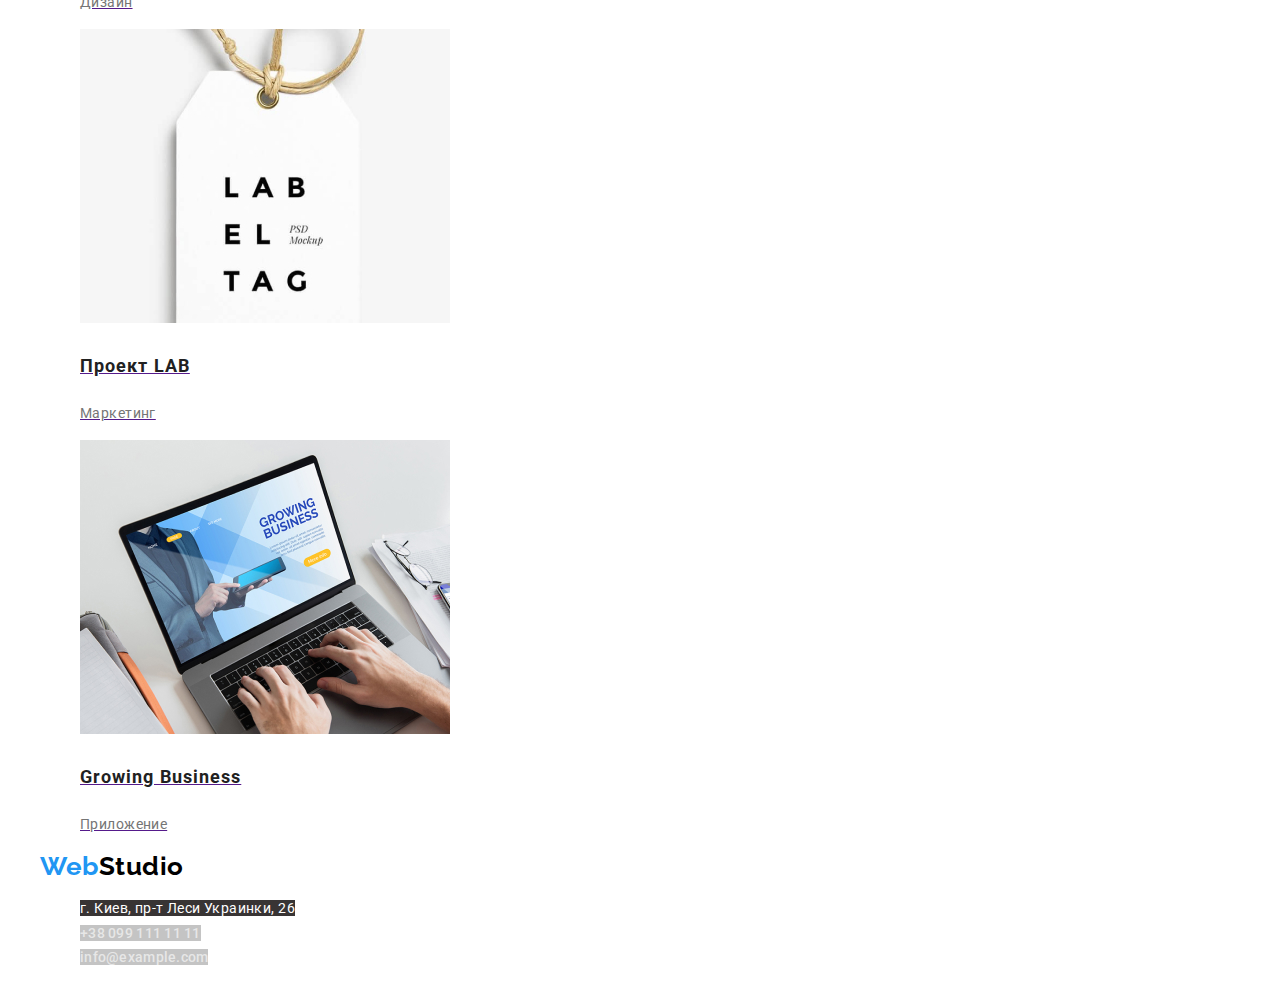
==== commit bd2e0f48: "создание контейнеров" ====
--- a/portfolio.html
+++ b/portfolio.html
@@ -13,123 +13,130 @@
   <body>
     <!-- шапка сайта -->
     <header>
-      <nav class="site-nav">
-        <a href="./index.html" class="logo">
-          <span>Web</span>
-          Studio
-        </a>
-        <ul class="site-nav">
-          <li class="menu-item">
-            <a href="./index.html" class="menu-link">Студия</a>
-          </li>
-          <li class="menu-item">
-            <a href="./portfolio.html" class="active menu-link">Портфолио</a>
-          </li>
-          <li class="menu-item">
-            <a href="./portfolio.html" class="menu-link">Контакты</a>
-          </li>
-        </ul>
-      </nav>
-      <a href="maito:info@devstudio.com" class="contacs-link"
-        >info@devstudio.com</a
-      >
-      <a href="tel:+380961111111" class="contacs-link">+38 096 111 11 11</a>
+      <div class="container">
+        <nav class="site-nav">
+          <a href="./index.html" class="logo">
+            <span>Web</span>
+            Studio
+          </a>
+          <ul class="site-nav">
+            <li class="menu-item">
+              <a href="./index.html" class="menu-link">Студия</a>
+            </li>
+            <li class="menu-item">
+              <a href="./portfolio.html" class="active menu-link">Портфолио</a>
+            </li>
+            <li class="menu-item">
+              <a href="./portfolio.html" class="menu-link">Контакты</a>
+            </li>
+          </ul>
+        </nav>
+        <a href="maito:info@devstudio.com" class="contacs-link"
+          >info@devstudio.com</a
+        >
+        <a href="tel:+380961111111" class="contacs-link">+38 096 111 11 11</a>
+      </div>
     </header>
     <main>
       <section>
-        <h1 class="text">Фильтры</h1>
-        <ul>
-          <li><button type="button" class="button">Все</button></li>
-          <li><button type="button" class="button">Веб-сайт</button></li>
-          <li><button type="button" class="button">Приложение</button></li>
-          <li><button type="button" class="button">Дизайн</button></li>
-          <li><button type="button" class="button">Маркетинг</button></li>
-        </ul>
-        <h2 class="text">Галерея</h2>
-        <ul>
-          <li>
-            <a href="">
-              <img src="./images/websayt.jpg" alt="Веб-сайт" width="370" />
-              <h3 class="section-subtitle">Технокряк</h3>
-              <p class="section-description">Веб-сайт</p>
-            </a>
-          </li>
-          <li>
-            <a href="">
-              <img src="./images/dizayn.jpg" alt="Дизайн" width="370" />
-              <h3 lang="en+ru" class="section-subtitle">
-                Постер New Orlean vs Golden Star
-              </h3>
-              <p class="section-description">Дизайн</p>
-            </a>
-          </li>
-          <li>
-            <a href="">
-              <img
-                src="./images/restoran.jpg"
-                alt="Приложение ресторан"
-                width="370"
-              />
-              <h3 lang="en+ru" class="section-subtitle">Ресторан Seafood</h3>
-              <p class="section-description">Приложение</p>
-            </a>
-          </li>
-          <li>
-            <a href="">
-              <img
-                src="./images/proectmarceting.jpg"
-                alt="Маркетинг проэкт"
-                width="370"
-              />
-              <h3 lang="en+ru" class="section-subtitle">Проект Prime</h3>
-              <p class="section-description">Маркетинг</p>
-            </a>
-          </li>
-          <li>
-            <a href="">
-              <img src="./images/img.jpg" alt="Приложение проэкт" width="370" />
-              <h3 lang="en+ru" class="section-subtitle">Проект Boxes</h3>
-              <p class="section-description">Приложение</p>
-            </a>
-          </li>
-          <li>
-            <a href="">
-              <img src="./images/img2.jpg" alt="Веб-сайт" width="370" />
-              <h3 lang="en" class="section-subtitle">
-                Inspiration has no Borders
-              </h3>
-              <p class="section-description">Веб-сайт</p>
-            </a>
-          </li>
-          <li>
-            <a href="">
-              <img src="./images/img9.jpg" alt="Дизайн издание" width="370" />
-              <h3 lang="en+ru" class="section-subtitle">
-                Издание Limited Edition
-              </h3>
-              <p class="section-description">Дизайн</p>
-            </a>
-          </li>
-          <li>
-            <a href="">
-              <img src="./images/img10.jpg" alt="Проект лаб" width="370" />
-              <h3 lang="en+ru" class="section-subtitle">Проект LAB</h3>
-              <p class="section-description">Маркетинг</p>
-            </a>
-          </li>
-          <li>
-            <a href="">
-              <img src="./images/img11.jpg" alt="Приложение" width="370" />
-              <h3 lang="en" class="section-subtitle">Growing Business</h3>
-              <p class="section-description">Приложение</p>
-            </a>
-          </li>
-        </ul>
+        <div class="container">
+          <h1 class="text">Фильтры</h1>
+          <ul>
+            <li><button type="button" class="button">Все</button></li>
+            <li><button type="button" class="button">Веб-сайт</button></li>
+            <li><button type="button" class="button">Приложение</button></li>
+            <li><button type="button" class="button">Дизайн</button></li>
+            <li><button type="button" class="button">Маркетинг</button></li>
+          </ul>
+          <h2 class="text">Галерея</h2>
+          <ul>
+            <li>
+              <a href="">
+                <img src="./images/websayt.jpg" alt="Веб-сайт" width="370" />
+                <h3 class="section-subtitle">Технокряк</h3>
+                <p class="section-description">Веб-сайт</p>
+              </a>
+            </li>
+            <li>
+              <a href="">
+                <img src="./images/dizayn.jpg" alt="Дизайн" width="370" />
+                <h3 lang="en+ru" class="section-subtitle">
+                  Постер New Orlean vs Golden Star
+                </h3>
+                <p class="section-description">Дизайн</p>
+              </a>
+            </li>
+            <li>
+              <a href="">
+                <img
+                  src="./images/restoran.jpg"
+                  alt="Приложение ресторан"
+                  width="370"
+                />
+                <h3 lang="en+ru" class="section-subtitle">Ресторан Seafood</h3>
+                <p class="section-description">Приложение</p>
+              </a>
+            </li>
+            <li>
+              <a href="">
+                <img
+                  src="./images/proectmarceting.jpg"
+                  alt="Маркетинг проэкт"
+                  width="370"
+                />
+                <h3 lang="en+ru" class="section-subtitle">Проект Prime</h3>
+                <p class="section-description">Маркетинг</p>
+              </a>
+            </li>
+            <li>
+              <a href="">
+                <img
+                  src="./images/img.jpg"
+                  alt="Приложение проэкт"
+                  width="370"
+                />
+                <h3 lang="en+ru" class="section-subtitle">Проект Boxes</h3>
+                <p class="section-description">Приложение</p>
+              </a>
+            </li>
+            <li>
+              <a href="">
+                <img src="./images/img2.jpg" alt="Веб-сайт" width="370" />
+                <h3 lang="en" class="section-subtitle">
+                  Inspiration has no Borders
+                </h3>
+                <p class="section-description">Веб-сайт</p>
+              </a>
+            </li>
+            <li>
+              <a href="">
+                <img src="./images/img9.jpg" alt="Дизайн издание" width="370" />
+                <h3 lang="en+ru" class="section-subtitle">
+                  Издание Limited Edition
+                </h3>
+                <p class="section-description">Дизайн</p>
+              </a>
+            </li>
+            <li>
+              <a href="">
+                <img src="./images/img10.jpg" alt="Проект лаб" width="370" />
+                <h3 lang="en+ru" class="section-subtitle">Проект LAB</h3>
+                <p class="section-description">Маркетинг</p>
+              </a>
+            </li>
+            <li>
+              <a href="">
+                <img src="./images/img11.jpg" alt="Приложение" width="370" />
+                <h3 lang="en" class="section-subtitle">Growing Business</h3>
+                <p class="section-description">Приложение</p>
+              </a>
+            </li>
+          </ul>
+        </div>
       </section>
     </main>
     <footer>
-      <div>
-        <h2>Контакты</h2>
+      <div class="container">
         <h2 class="text">Контакты</h2>
         <a href="./index.html" class="logo"> <span>Web</span>Studio </a>
         <ul>
@@ -155,7 +162,7 @@
           </li>
         </ul>
       </div>
-      <div>
+      <div class="visually-hidden">
         <b class="signature">Присоединяйтесь</b>
         <ul>
           <li>
--- a/css/style.css
+++ b/css/style.css
@@ -8,6 +8,18 @@
   --adress-color: #ffffff;
 }
 
+.visually-hidden {
+  position: absolute !important;
+  clip: rect(1px 1px 1px 1px);
+  /* IE6, IE7 */
+  clip: rect(1px, 1px, 1px, 1px);
+  padding: 0 !important;
+  border: 0 !important;
+  height: 1px !important;
+  width: 1px !important;
+  overflow: hidden;
+}
+
 body {
   font-family: "Roboto", sans-serif;
   font-style: normal;
@@ -24,6 +36,14 @@
 
 ul {
   list-style: none;
+}
+
+.container {
+  width: 1200px;
+  padding-left: 15px;
+  padding-right: 15px;
+  margin-right: auto;
+  margin-left: auto;
 }
 
 .logo {
@@ -143,7 +163,7 @@
   font-size: 14px;
   line-height: 1.71;
   letter-spacing: 0.03em;
-
+  text-decoration: none;
   color: var(--main-color);
 }
 
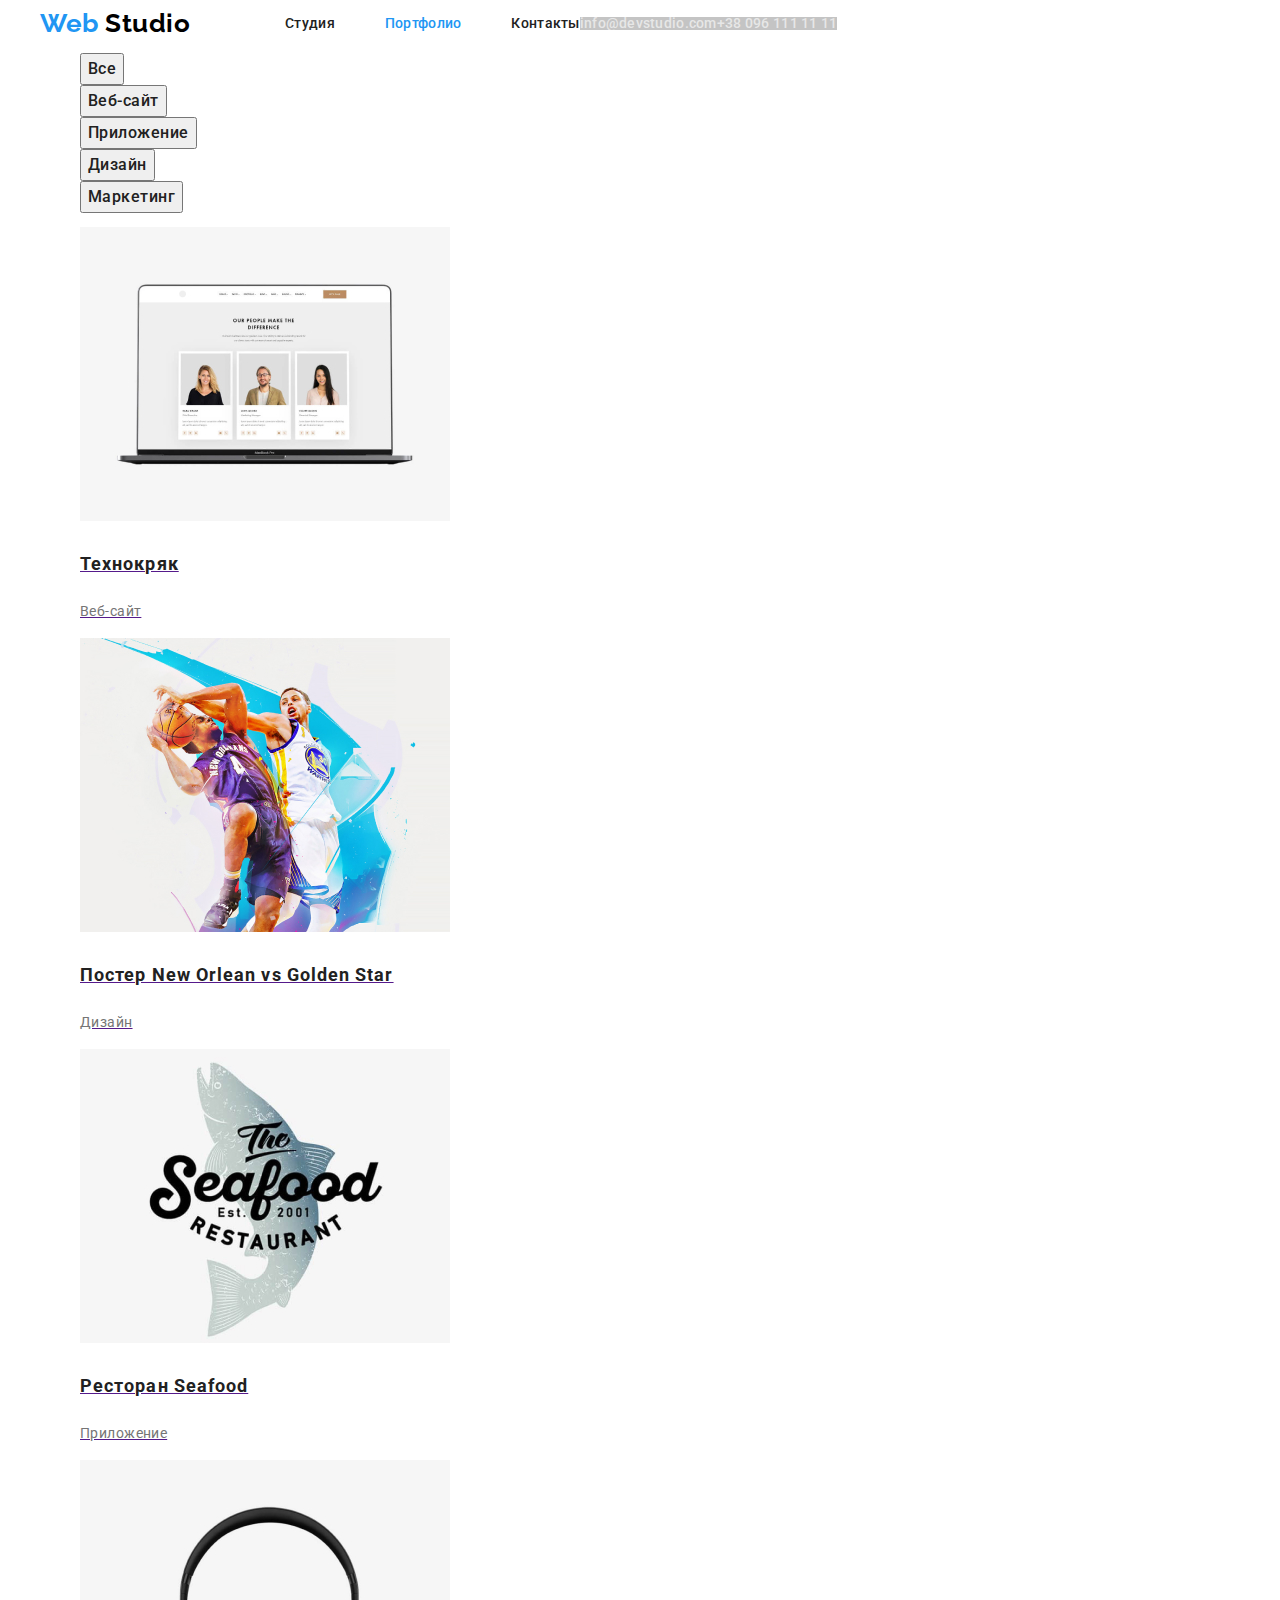
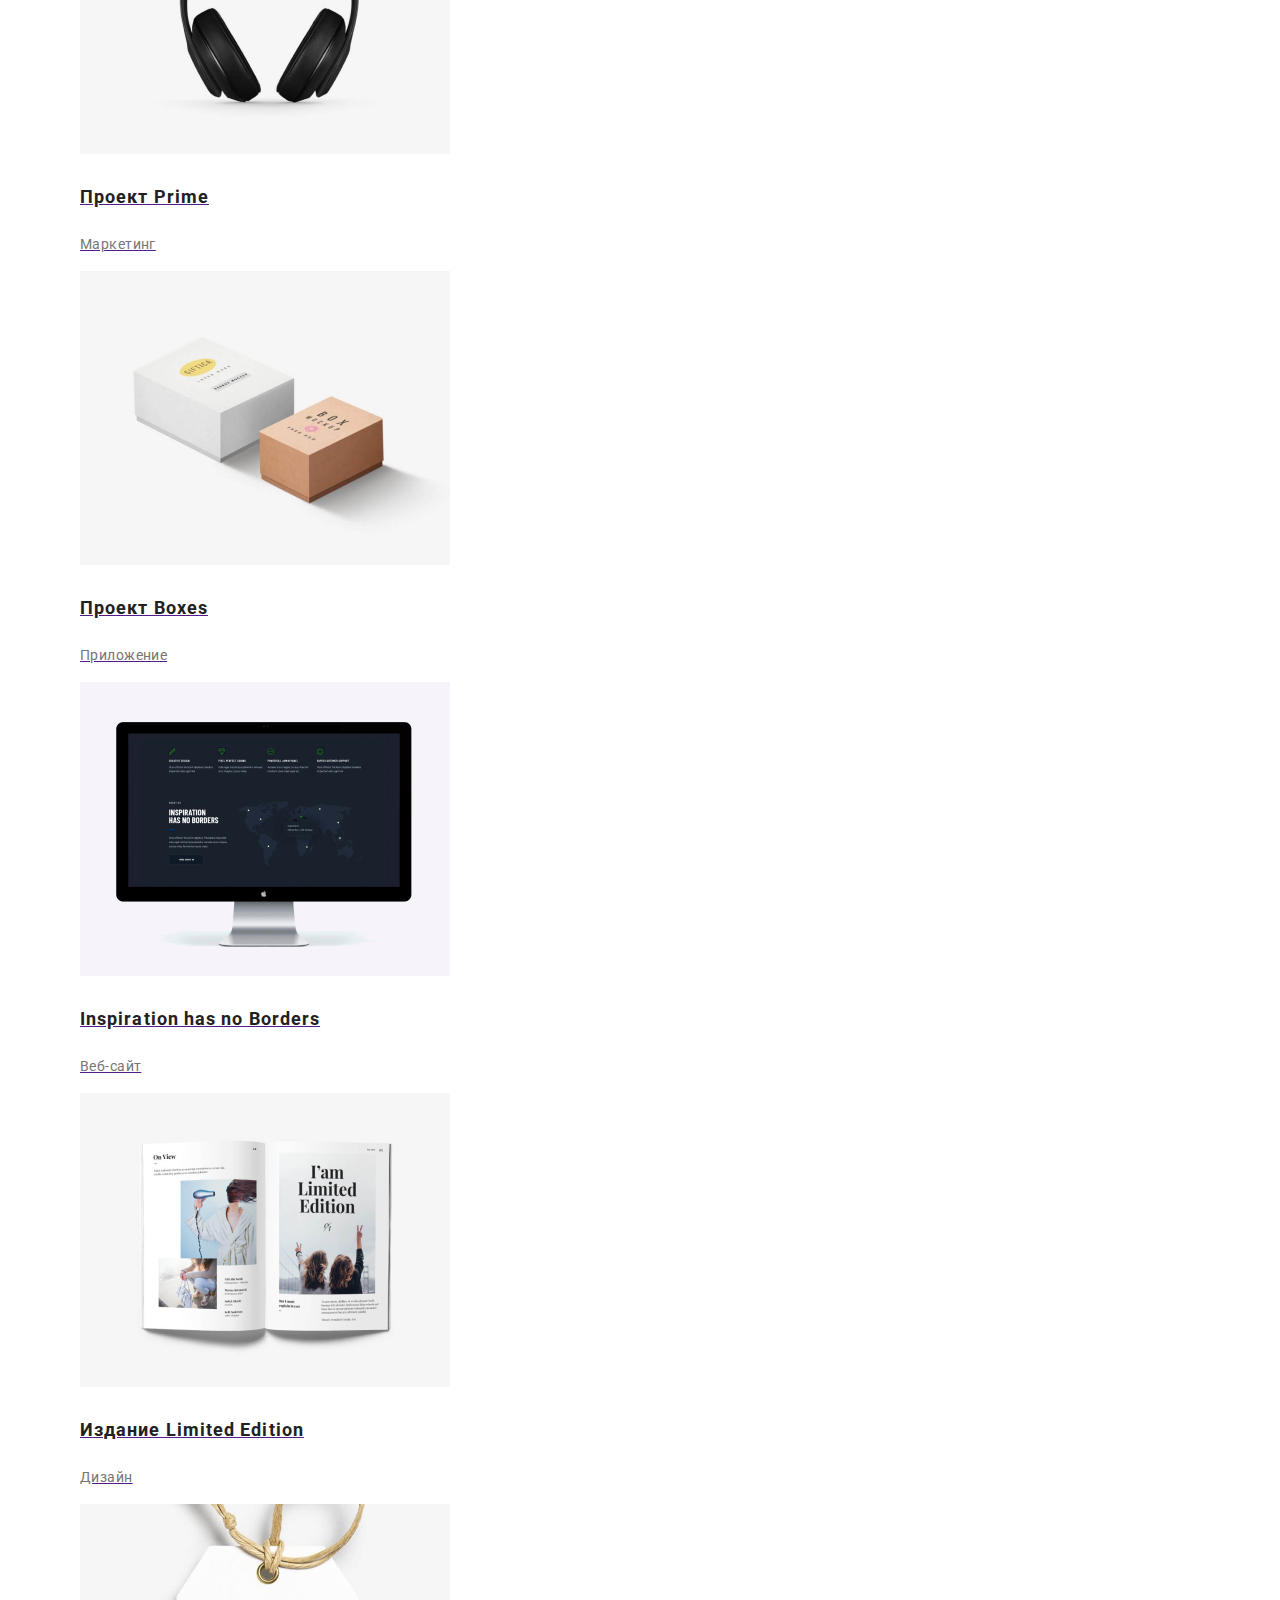
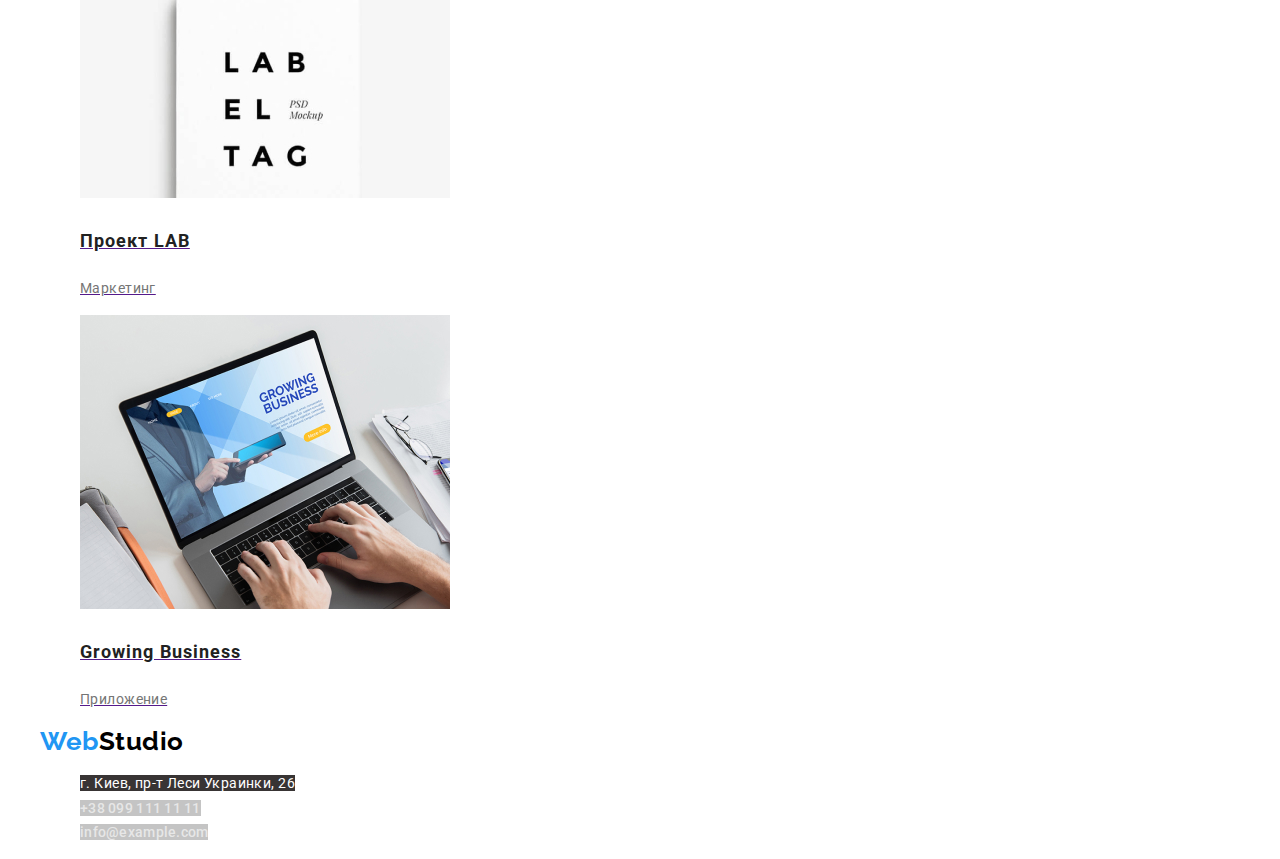
==== commit 78a6807f: "навигация" ====
--- a/portfolio.html
+++ b/portfolio.html
@@ -14,12 +14,12 @@
     <!-- шапка сайта -->
     <header>
       <div class="container">
-        <nav class="site-nav">
+        <nav class="navigation">
           <a href="./index.html" class="logo">
             <span>Web</span>
             Studio
           </a>
-          <ul class="site-nav">
+          <ul class="list menu-list">
             <li class="menu-item">
               <a href="./index.html" class="menu-link">Студия</a>
             </li>
@@ -30,12 +30,15 @@
               <a href="./portfolio.html" class="menu-link">Контакты</a>
             </li>
           </ul>
-        </nav>
-        <a href="maito:info@devstudio.com" class="contacs-link"
-          >info@devstudio.com</a
-        >
-        <a href="tel:+380961111111" class="contacs-link">+38 096 111 11 11</a>
+        
+        <div class="flexbox">
+          <a href="maito:info@devstudio.com" class="contacs-link"
+            >info@devstudio.com</a
+          >
+          <a href="tel:+380961111111" class="contacs-link">+38 096 111 11 11</a>
+        </div>
       </div>
+      </nav>
     </header>
     <main>
       <section>
--- a/css/style.css
+++ b/css/style.css
@@ -53,11 +53,14 @@
   line-height: 1.19;
   letter-spacing: 0.02em;
   text-decoration: none;
+  margin-right: 95px;
   color: var(--logo-color);
 }
 
 .list {
   list-style: none;
+  padding: 0;
+  margin: 0;
 }
 
 .text {
@@ -68,6 +71,20 @@
   text-transform: uppercase;
 }
 
+.navigation {
+  display: flex;
+  align-items: center;
+  margin-right: auto;
+}
+
+.menu-list {
+  display: flex;
+}
+
+.menu-item:not(:last-child) {
+  margin-right: 50px;
+}
+
 .menu-link {
   font-weight: 500;
   font-size: 14px;
@@ -76,6 +93,13 @@
   color: var(--dark-color);
   text-decoration: none;
 }
+
+.flexbox {
+  display: flex;
+  justify-content: flex-end;
+  align-items: center;
+}
+
 .active,
 .menu-link:hover,
 .menu-link:focus,
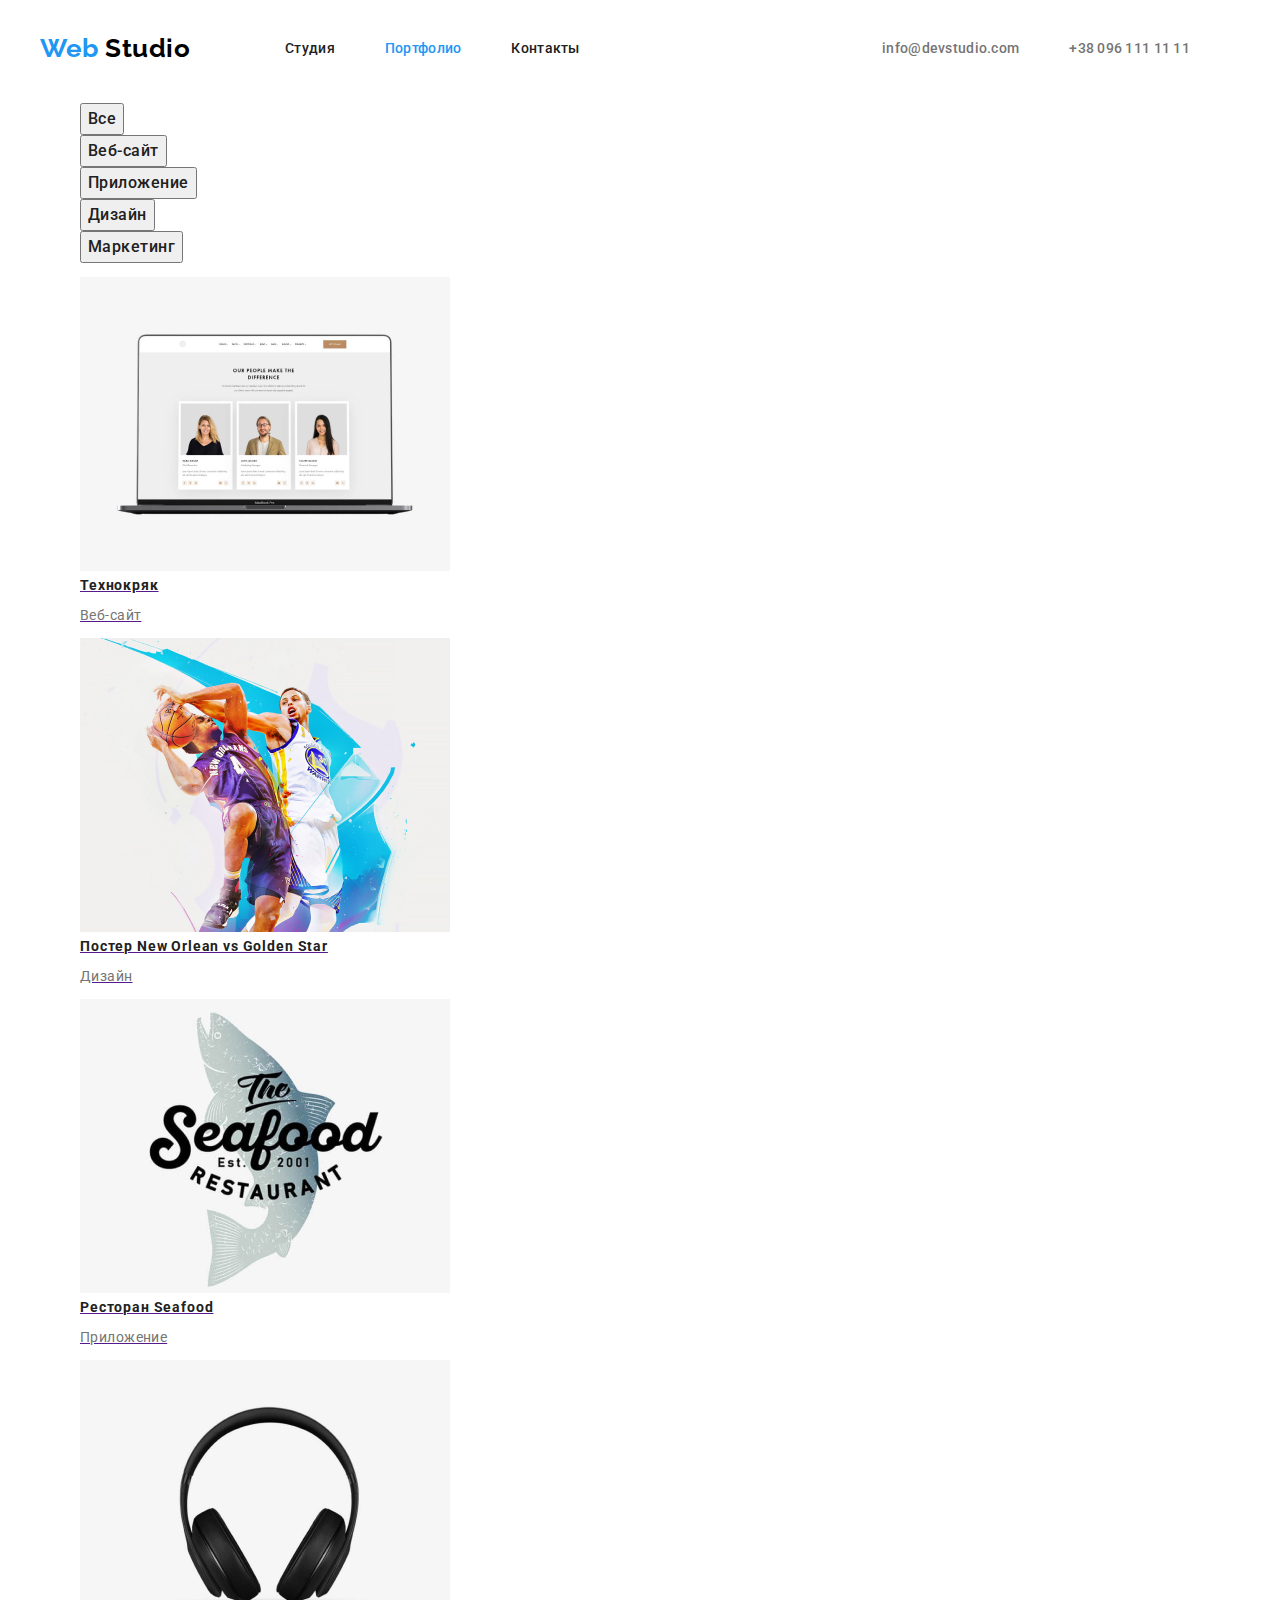
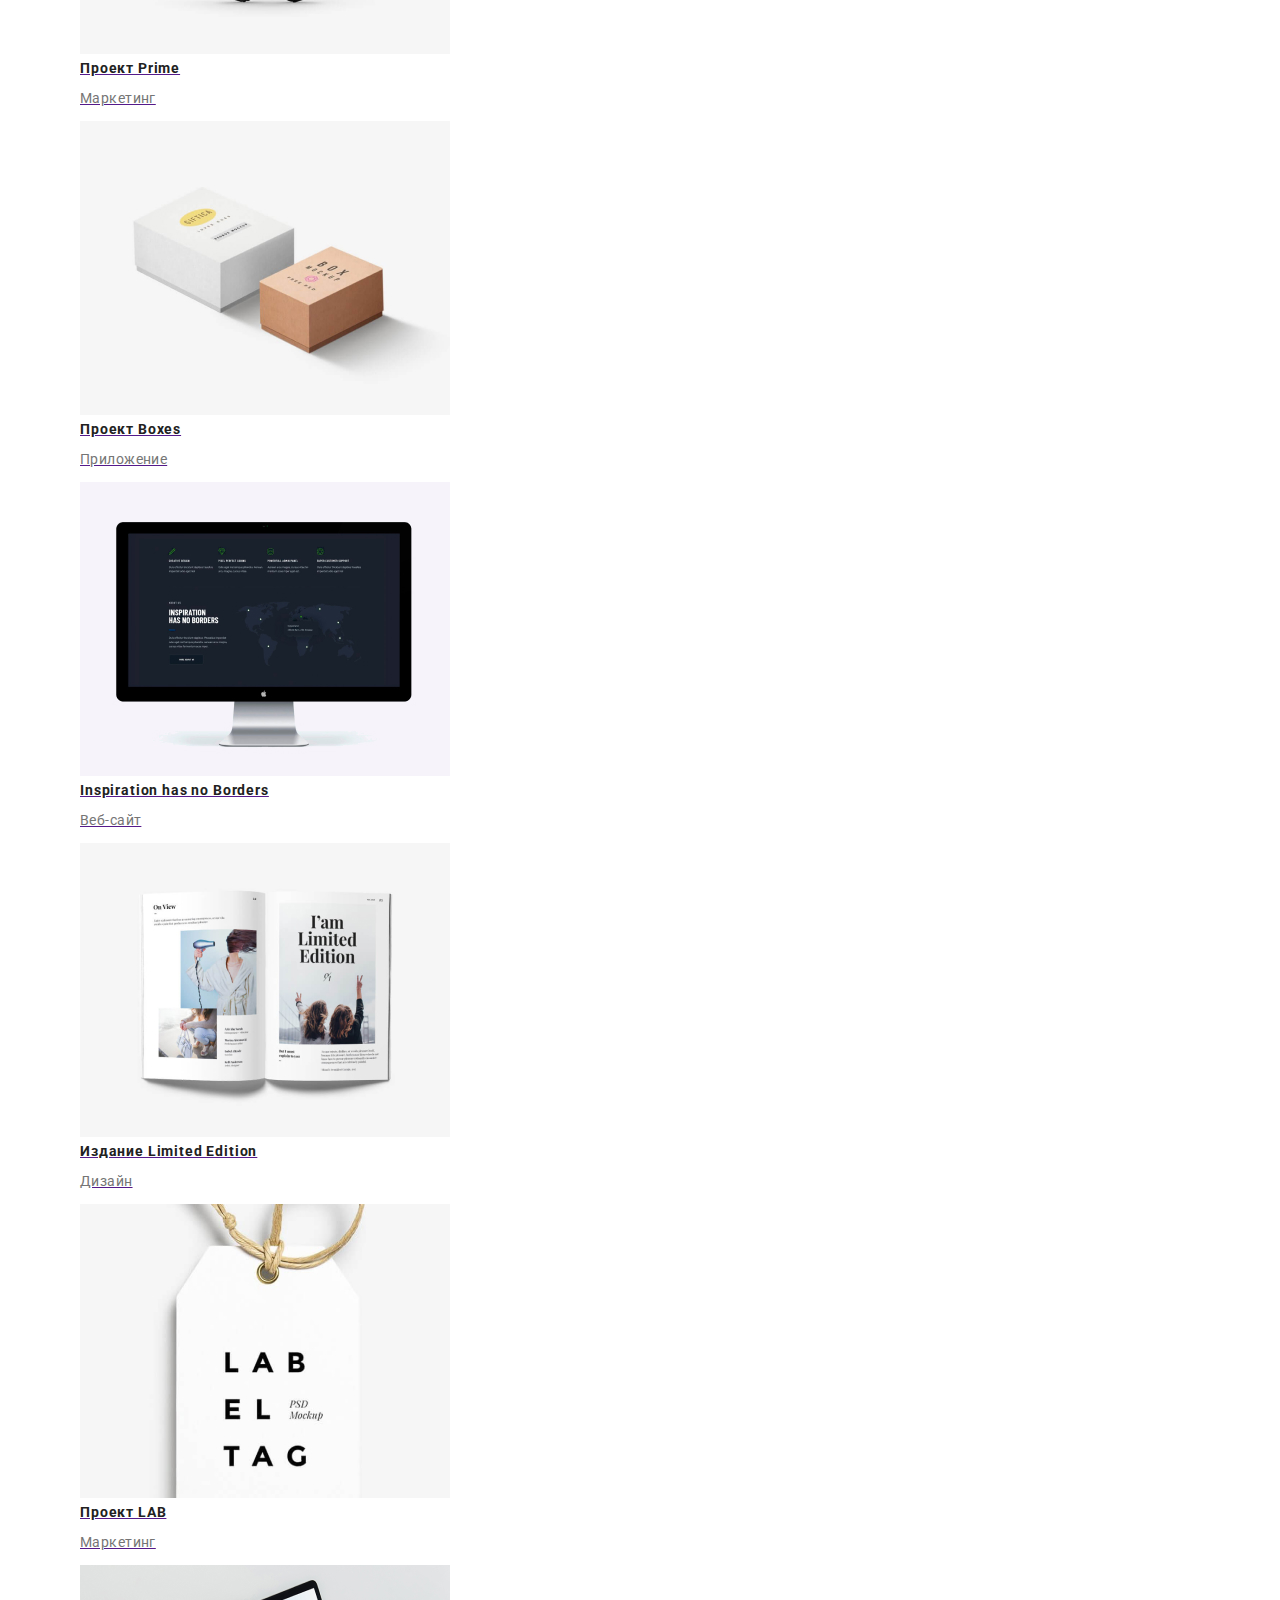
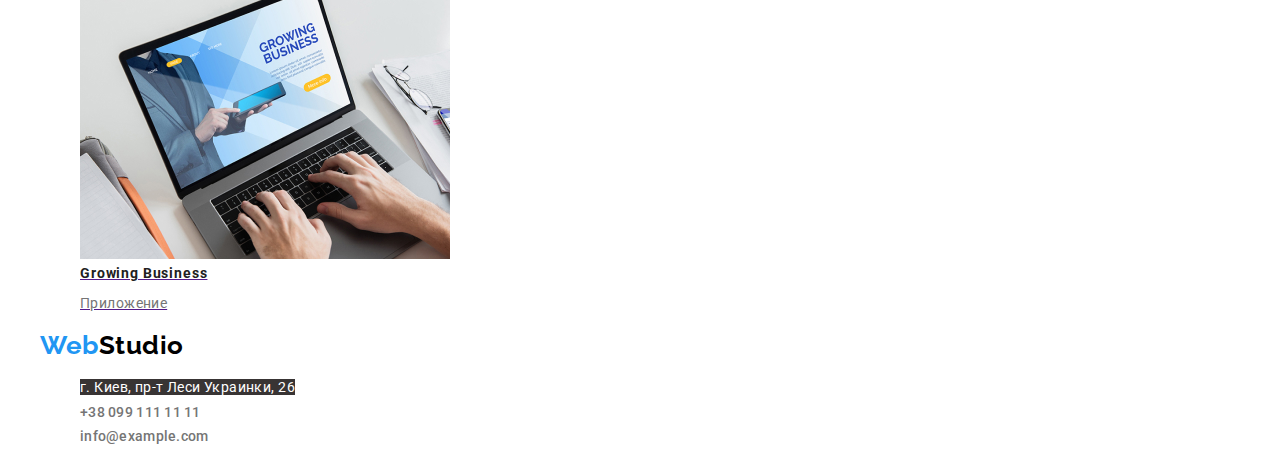
==== commit bf00f67d: "позицеонирование" ====
--- a/portfolio.html
+++ b/portfolio.html
@@ -12,8 +12,8 @@
   </head>
   <body>
     <!-- шапка сайта -->
-    <header>
-      <div class="container">
+    <header class="page-header">
+      <div class="container flexbox">
         <nav class="navigation">
           <a href="./index.html" class="logo">
             <span>Web</span>
@@ -30,15 +30,12 @@
               <a href="./portfolio.html" class="menu-link">Контакты</a>
             </li>
           </ul>
-        
-        <div class="flexbox">
-          <a href="maito:info@devstudio.com" class="contacs-link"
-            >info@devstudio.com</a
-          >
-          <a href="tel:+380961111111" class="contacs-link">+38 096 111 11 11</a>
-        </div>
+        </nav>
+        <a href="maito:info@devstudio.com" class="contacs-link"
+          >info@devstudio.com</a
+        >
+        <a href="tel:+380961111111" class="contacs-link">+38 096 111 11 11</a>
       </div>
-      </nav>
     </header>
     <main>
       <section>
--- a/css/style.css
+++ b/css/style.css
@@ -57,6 +57,10 @@
   color: var(--logo-color);
 }
 
+.logo-item {
+  margin: 60px 0px 10px 0px;
+}
+
 .list {
   list-style: none;
   padding: 0;
@@ -68,7 +72,13 @@
 }
 
 .title {
+  width: 270px;
+  height: 20px;
   text-transform: uppercase;
+}
+
+.page-header {
+  padding: 25px 0px;
 }
 
 .navigation {
@@ -77,6 +87,16 @@
   margin-right: auto;
 }
 
+.flex-element {
+  display: flex;
+  flex-wrap: wrap;
+  margin-right: 30px;
+  padding: 95px 0px 95px 0px;
+}
+
+.flex-element:last-child {
+  margin-right: 0px;
+}
 .menu-list {
   display: flex;
 }
@@ -121,27 +141,38 @@
   font-size: 14px;
   line-height: 0.875;
   letter-spacing: 0.02em;
-  color: rgba(255, 255, 255, 0.6);
-  text-decoration: none;
-  background-color: #c4c4c4;
-}
-
+  color: var(--main-color);
+  text-decoration: none;
+}
+
+.btn {
+  padding: 10px 30px;
+}
+.contacs-link {
+  margin-right: 50px;
+}
 .page-title {
   font-weight: 900;
   font-size: 44px;
   line-height: 1.36;
   letter-spacing: 0.06em;
-  text-align: center;
   text-transform: uppercase;
-  color: var(--adress-color);
-}
-
+
+  color: var(--adress-color);
+  width: 700px;
+  height: 120px;
+  margin-bottom: 30px;
+}
+
+.page-box {
+}
 .hero {
-  background: #c4c4c4;
+  background: #2f303a;
+  text-align: center;
 }
 
 .btn {
-  background-color: transparent;
+  background-color: var(--accent-color);
   font-weight: bold;
   font-size: 16px;
   line-height: 1.875;
@@ -163,6 +194,11 @@
   letter-spacing: 0.03em;
   color: var(--dark-color);
 }
+
+.section-item {
+  width: calc((100% - 90px) / 4);
+  margin-right: 30px;
+}
 .section-title {
   font-weight: bold;
   font-size: 36px;
@@ -170,19 +206,22 @@
   text-align: center;
   letter-spacing: 0.03em;
   color: var(--dark-color);
+  margin: 0px;
 }
 
 .section-subtitle {
   font-style: normal;
   font-weight: bold;
-  font-size: 18px;
-  line-height: 2;
+  font-size: 14px;
+  line-height: 1.14;
   letter-spacing: 0.06em;
   color: var(--dark-color);
   text-decoration: none;
+  margin: 0px 0px 10px 0px;
 }
 
 .section-description {
+  margin: 0px 0px 10px 0px;
   font-weight: normal;
   font-size: 14px;
   line-height: 1.71;
@@ -201,6 +240,13 @@
   color: var(--adress-color);
 }
 
+.signature-box {
+  width: calc((100% - 60px) / 3);
+  margin-right: 30px;
+  margin-top: 50px;
+  margin-bottom: 50px;
+}
+
 .comand-title {
   font-weight: 500;
   font-size: 16px;
@@ -209,7 +255,12 @@
   letter-spacing: 0.03em;
   color: var(--dark-color);
 }
-
+.comand-box {
+  width: calc((100% - 90px) / 4);
+  margin-right: 30px;
+  margin-top: 50px;
+  margin-bottom: 95px;
+}
 .comand-item {
   font-size: 16px;
   line-height: 1.1875;
@@ -226,3 +277,17 @@
   background: #383434;
   text-decoration: none;
 }
+
+.adress-item {
+  width: 230px;
+  margin-top: 10px;
+}
+
+.teams {
+  background: #f5f4fa;
+}
+
+.contact {
+  background: #2f303a;
+  height: 255px;
+}
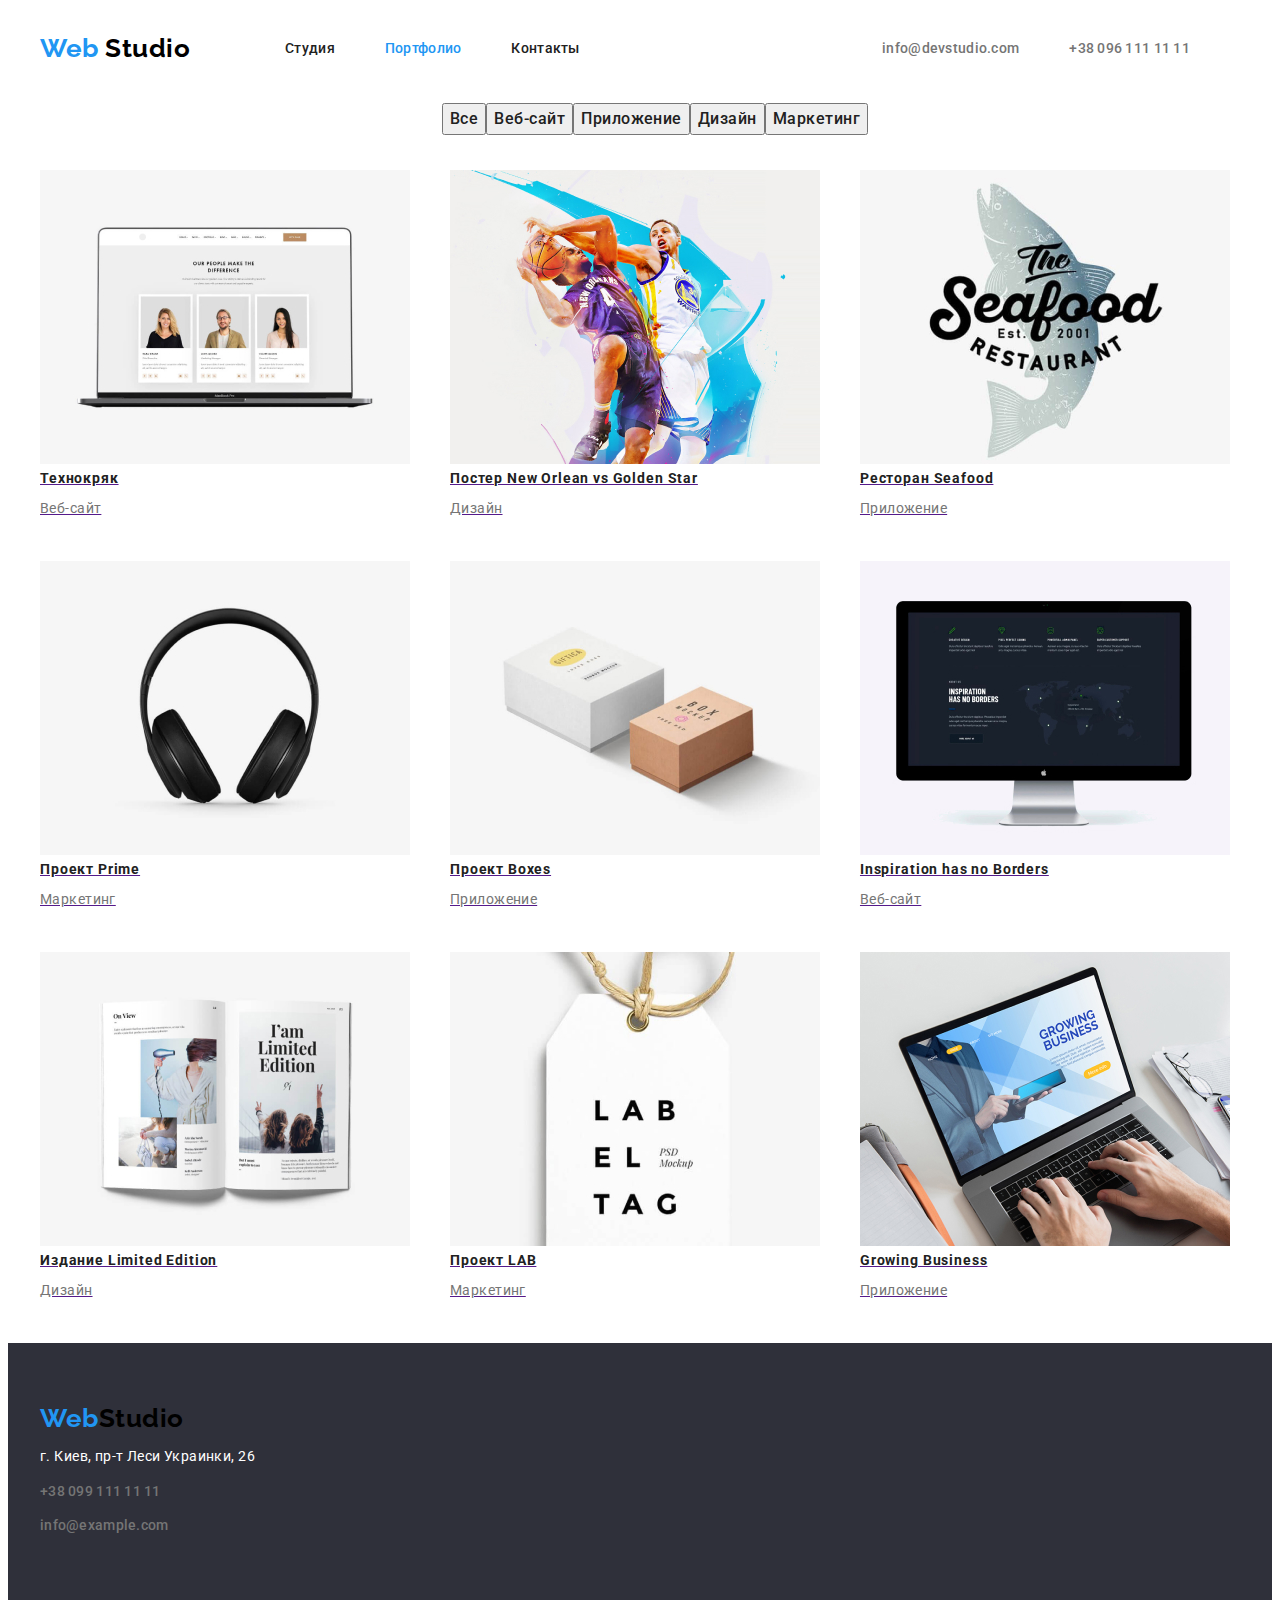
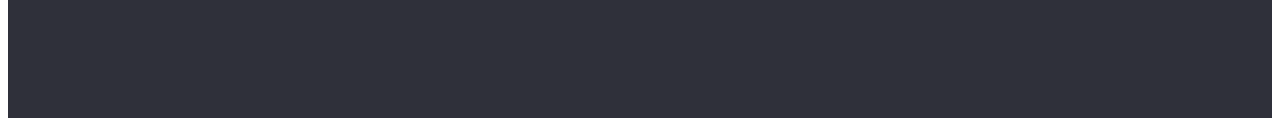
==== commit bb6302dd: "стилизация" ====
--- a/portfolio.html
+++ b/portfolio.html
@@ -41,23 +41,33 @@
       <section>
         <div class="container">
           <h1 class="text">Фильтры</h1>
-          <ul>
-            <li><button type="button" class="button">Все</button></li>
-            <li><button type="button" class="button">Веб-сайт</button></li>
-            <li><button type="button" class="button">Приложение</button></li>
-            <li><button type="button" class="button">Дизайн</button></li>
-            <li><button type="button" class="button">Маркетинг</button></li>
+          <ul class="btn-item">
+            <li>
+              <button type="button" class="button">Все</button>
+            </li>
+            <li>
+              <button type="button" class="button">Веб-сайт</button>
+            </li>
+            <li>
+              <button type="button" class="button">Приложение</button>
+            </li>
+            <li>
+              <button type="button" class="button">Дизайн</button>
+            </li>
+            <li>
+              <button type="button" class="button">Маркетинг</button>
+            </li>
           </ul>
           <h2 class="text">Галерея</h2>
-          <ul>
-            <li>
+          <ul class="gallery-container">
+            <li class="gallery-box">
               <a href="">
                 <img src="./images/websayt.jpg" alt="Веб-сайт" width="370" />
                 <h3 class="section-subtitle">Технокряк</h3>
                 <p class="section-description">Веб-сайт</p>
               </a>
             </li>
-            <li>
+            <li class="gallery-box">
               <a href="">
                 <img src="./images/dizayn.jpg" alt="Дизайн" width="370" />
                 <h3 lang="en+ru" class="section-subtitle">
@@ -66,18 +76,20 @@
                 <p class="section-description">Дизайн</p>
               </a>
             </li>
-            <li>
+            <li class="gallery-box">
               <a href="">
                 <img
                   src="./images/restoran.jpg"
                   alt="Приложение ресторан"
                   width="370"
                 />
-                <h3 lang="en+ru" class="section-subtitle">Ресторан Seafood</h3>
+                <h3 lang="en+ru" class="section-subtitle">
+                  Ресторан Seafood
+                </h3>
                 <p class="section-description">Приложение</p>
               </a>
             </li>
-            <li>
+            <li class="gallery-box">
               <a href="">
                 <img
                   src="./images/proectmarceting.jpg"
@@ -88,7 +100,7 @@
                 <p class="section-description">Маркетинг</p>
               </a>
             </li>
-            <li>
+            <li class="gallery-box">
               <a href="">
                 <img
                   src="./images/img.jpg"
@@ -99,7 +111,7 @@
                 <p class="section-description">Приложение</p>
               </a>
             </li>
-            <li>
+            <li class="gallery-box">
               <a href="">
                 <img src="./images/img2.jpg" alt="Веб-сайт" width="370" />
                 <h3 lang="en" class="section-subtitle">
@@ -108,7 +120,7 @@
                 <p class="section-description">Веб-сайт</p>
               </a>
             </li>
-            <li>
+            <li class="gallery-box">
               <a href="">
                 <img src="./images/img9.jpg" alt="Дизайн издание" width="370" />
                 <h3 lang="en+ru" class="section-subtitle">
@@ -117,14 +129,14 @@
                 <p class="section-description">Дизайн</p>
               </a>
             </li>
-            <li>
+            <li class="gallery-box">
               <a href="">
                 <img src="./images/img10.jpg" alt="Проект лаб" width="370" />
                 <h3 lang="en+ru" class="section-subtitle">Проект LAB</h3>
                 <p class="section-description">Маркетинг</p>
               </a>
             </li>
-            <li>
+            <li class="gallery-box">
               <a href="">
                 <img src="./images/img11.jpg" alt="Приложение" width="370" />
                 <h3 lang="en" class="section-subtitle">Growing Business</h3>
@@ -135,12 +147,14 @@
         </div>
       </section>
     </main>
-    <footer>
+    <footer class="contact">
       <div class="container">
         <h2 class="text">Контакты</h2>
-        <a href="./index.html" class="logo"> <span>Web</span>Studio </a>
-        <ul>
-          <li>
+        <a href="./index.html" class="logo logo-item">
+          <span>Web</span>Studio
+        </a>
+        <ul class="list">
+          <li class="adress-item">
             <a
               href="https://goo.gl/maps/r8ToqrYWToX4Noqg9"
               target="_blank"
@@ -150,12 +164,12 @@
               г. Киев, пр-т Леси Украинки, 26
             </a>
           </li>
-          <li>
+          <li class="adress-item">
             <a href="tel:+380991111111" class="contacs-link"
               >+38 099 111 11 11</a
             >
           </li>
-          <li>
+          <li class="adress-item">
             <a href="mailto:info@example.com" class="contacs-link"
               >info@example.com</a
             >
--- a/css/style.css
+++ b/css/style.css
@@ -53,12 +53,12 @@
   line-height: 1.19;
   letter-spacing: 0.02em;
   text-decoration: none;
+  color: var(--logo-color);
   margin-right: 95px;
-  color: var(--logo-color);
 }
 
 .logo-item {
-  margin: 60px 0px 10px 0px;
+  display: flex;
 }
 
 .list {
@@ -157,17 +157,26 @@
   line-height: 1.36;
   letter-spacing: 0.06em;
   text-transform: uppercase;
-
-  color: var(--adress-color);
+  text-align: center;
+  color: var(--adress-color);
+
   width: 700px;
   height: 120px;
-  margin-bottom: 30px;
+
+  display: flex;
+  justify-content: center;
+  margin: auto;
+  padding-top: 200px;
 }
 
 .page-box {
 }
 .hero {
   background: #2f303a;
+}
+
+.hero-item {
+  height: 600px;
   text-align: center;
 }
 
@@ -182,6 +191,11 @@
   text-align: center;
   letter-spacing: 0.06em;
   color: var(--adress-color);
+  margin: auto;
+}
+
+.btn-box {
+  margin-bottom: 200px;
 }
 
 .button {
@@ -193,6 +207,37 @@
   text-align: center;
   letter-spacing: 0.03em;
   color: var(--dark-color);
+  margin: auto;
+}
+
+.btn-item {
+  display: flex;
+  justify-content: center;
+  margin-right: 10px;
+  margin-bottom: 35px;
+}
+
+.btn-item:nth-child(5n) {
+  margin-right: 10px;
+}
+
+.gallery-container {
+  display: flex;
+  flex-wrap: wrap;
+  text-decoration: none;
+  margin: auto;
+  padding: 0px;
+}
+
+.gallery-box {
+  width: calc((100% - 60px) / 3);
+  margin-right: 30px;
+  margin-bottom: 30px;
+}
+
+.gallery-box:nth-child(3n) {
+  margin-right: 0px;
+  margin-bottom: 30px;
 }
 
 .section-item {
@@ -206,7 +251,6 @@
   text-align: center;
   letter-spacing: 0.03em;
   color: var(--dark-color);
-  margin: 0px;
 }
 
 .section-subtitle {
@@ -238,6 +282,7 @@
   text-transform: uppercase;
   background: #383434;
   color: var(--adress-color);
+  margin-bottom: 95px;
 }
 
 .signature-box {
@@ -274,7 +319,6 @@
   line-height: 1.714;
   letter-spacing: 0.03em;
   color: var(--adress-color);
-  background: #383434;
   text-decoration: none;
 }
 
@@ -290,4 +334,6 @@
 .contact {
   background: #2f303a;
   height: 255px;
-}
+  padding-top: 60px;
+  padding-bottom: 60px;
+}
